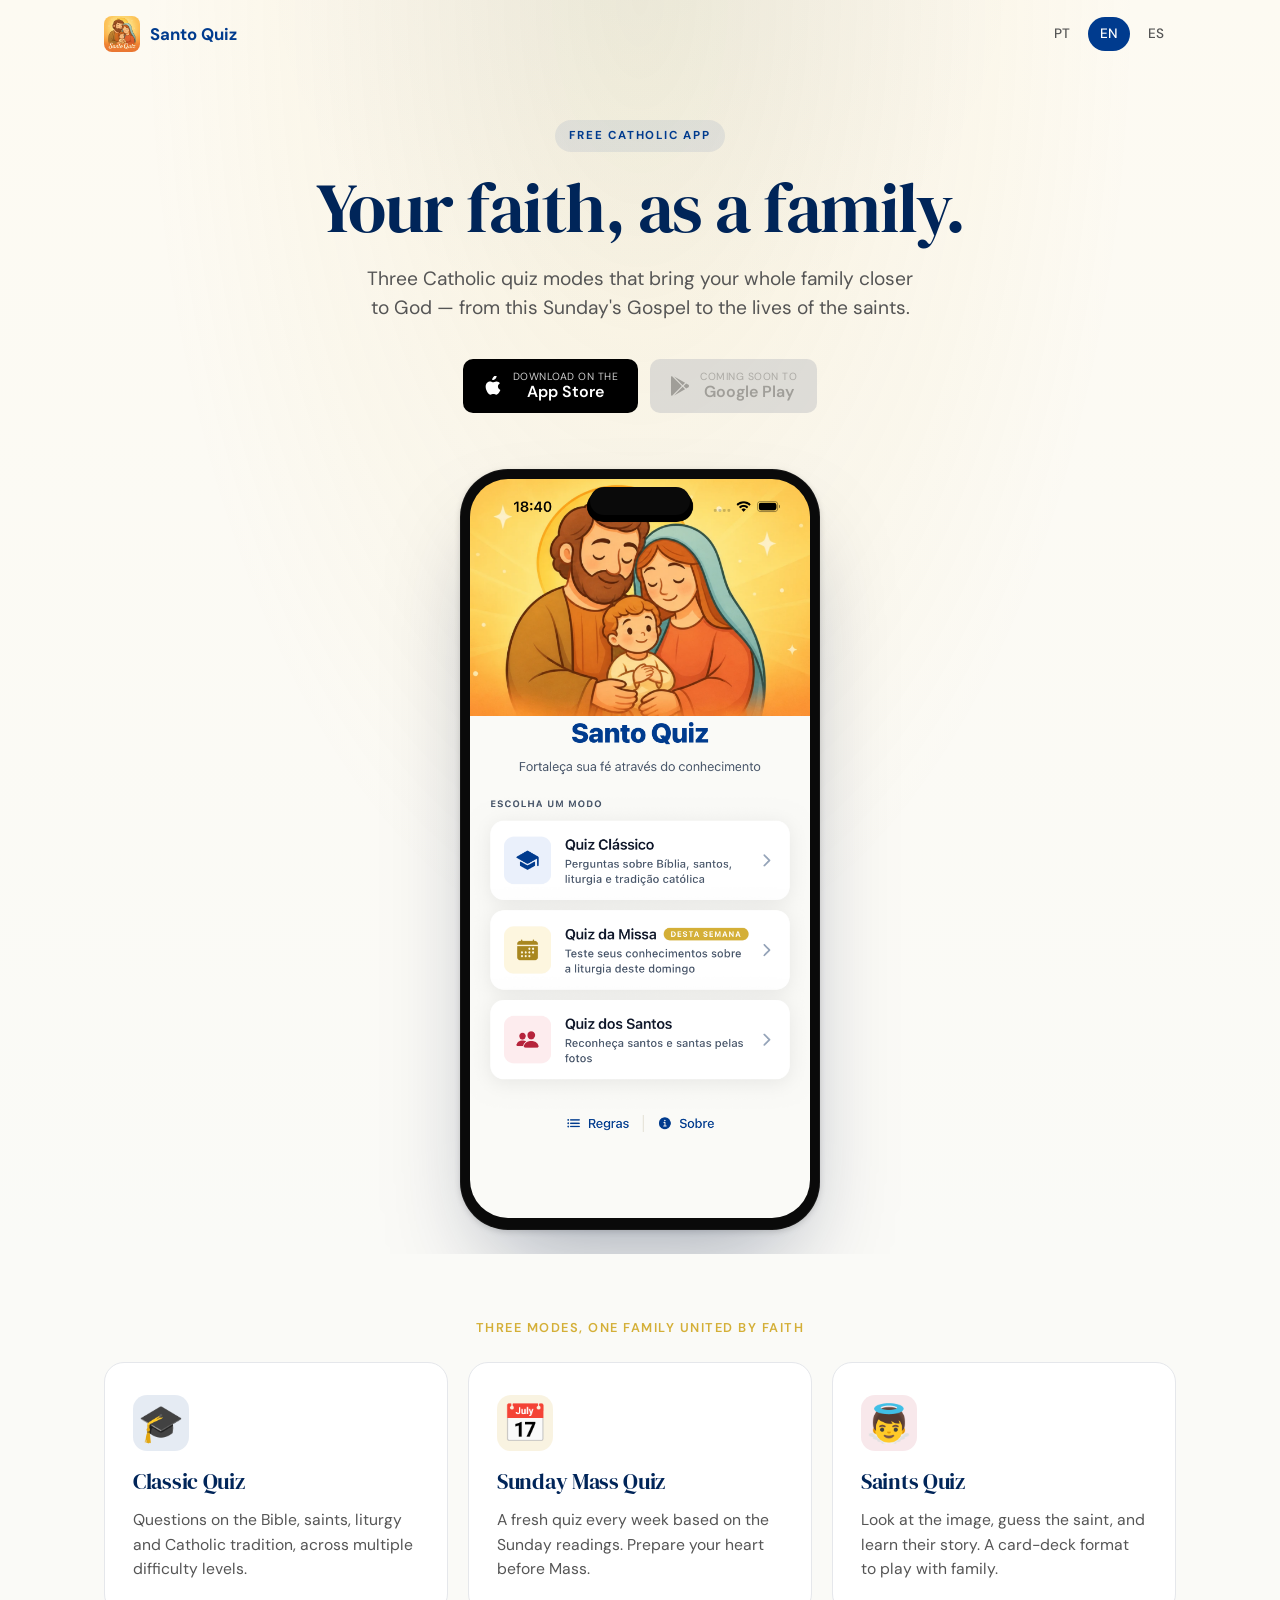
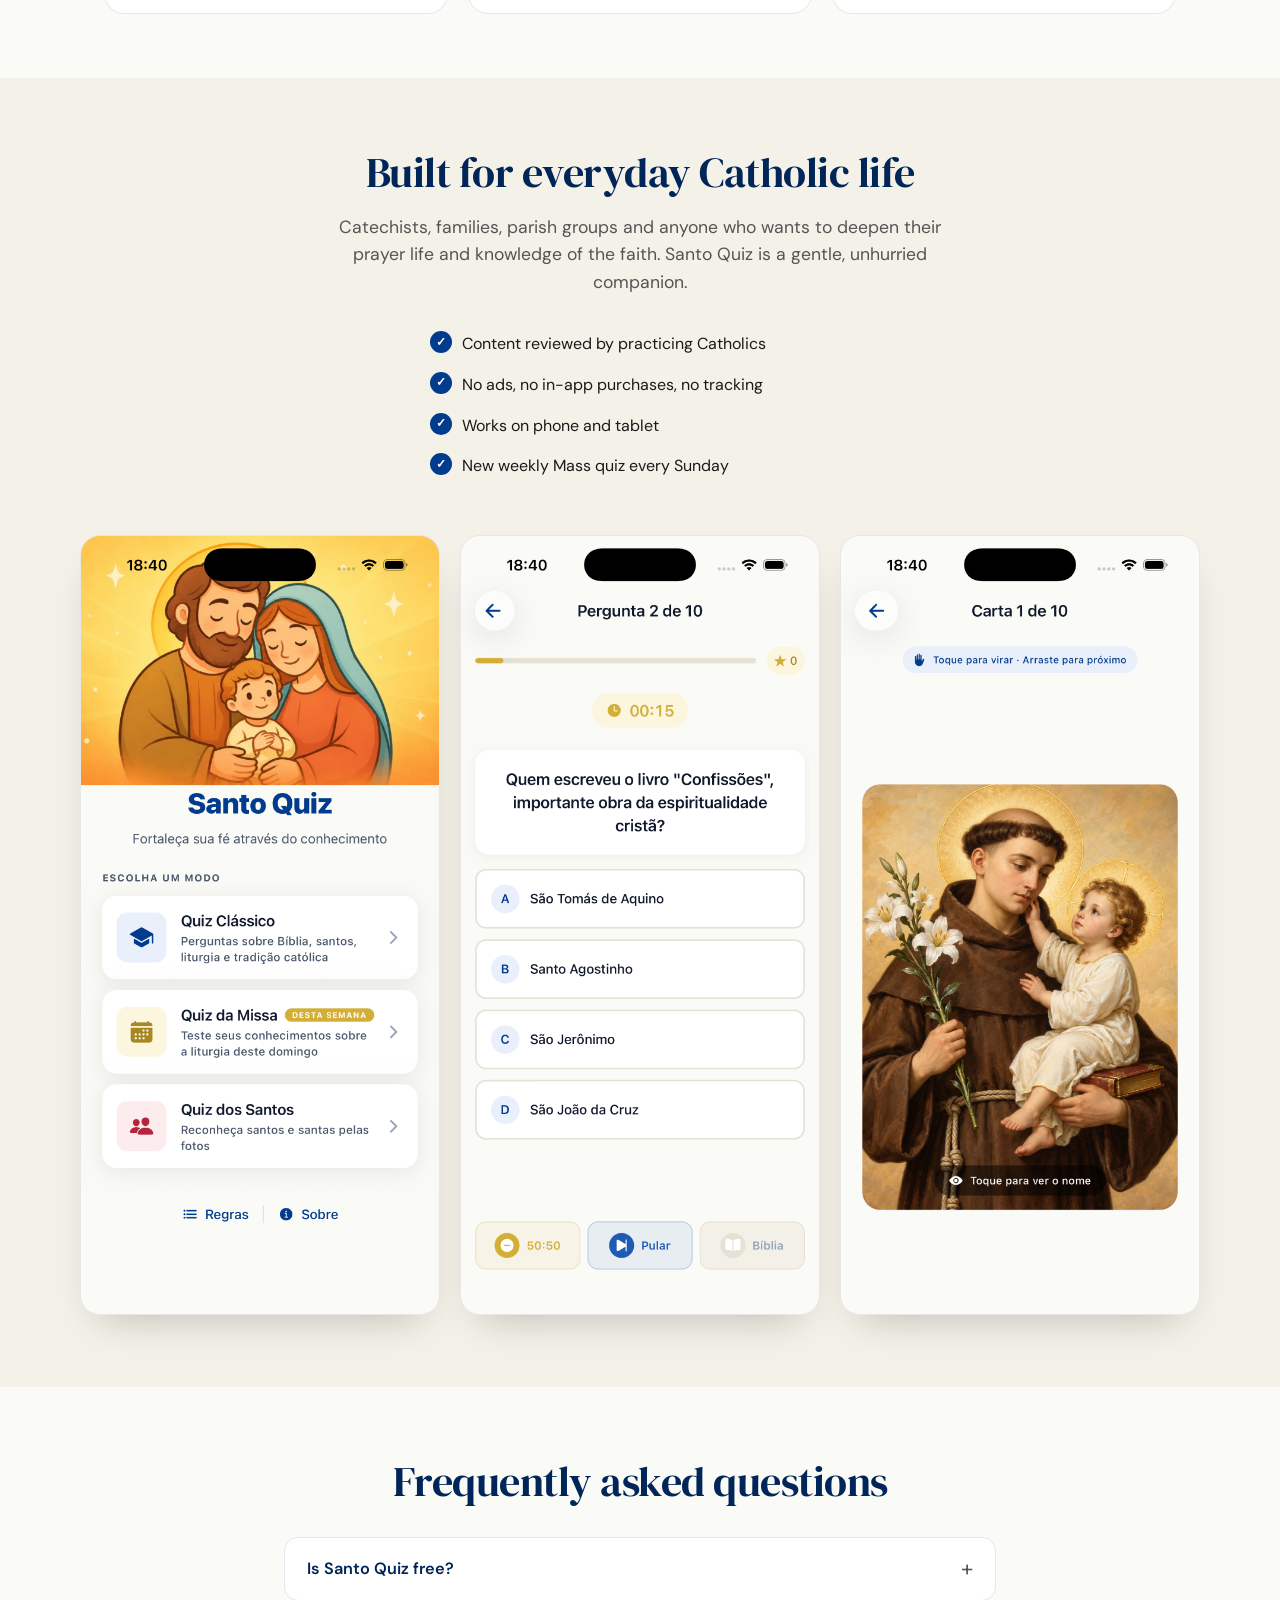
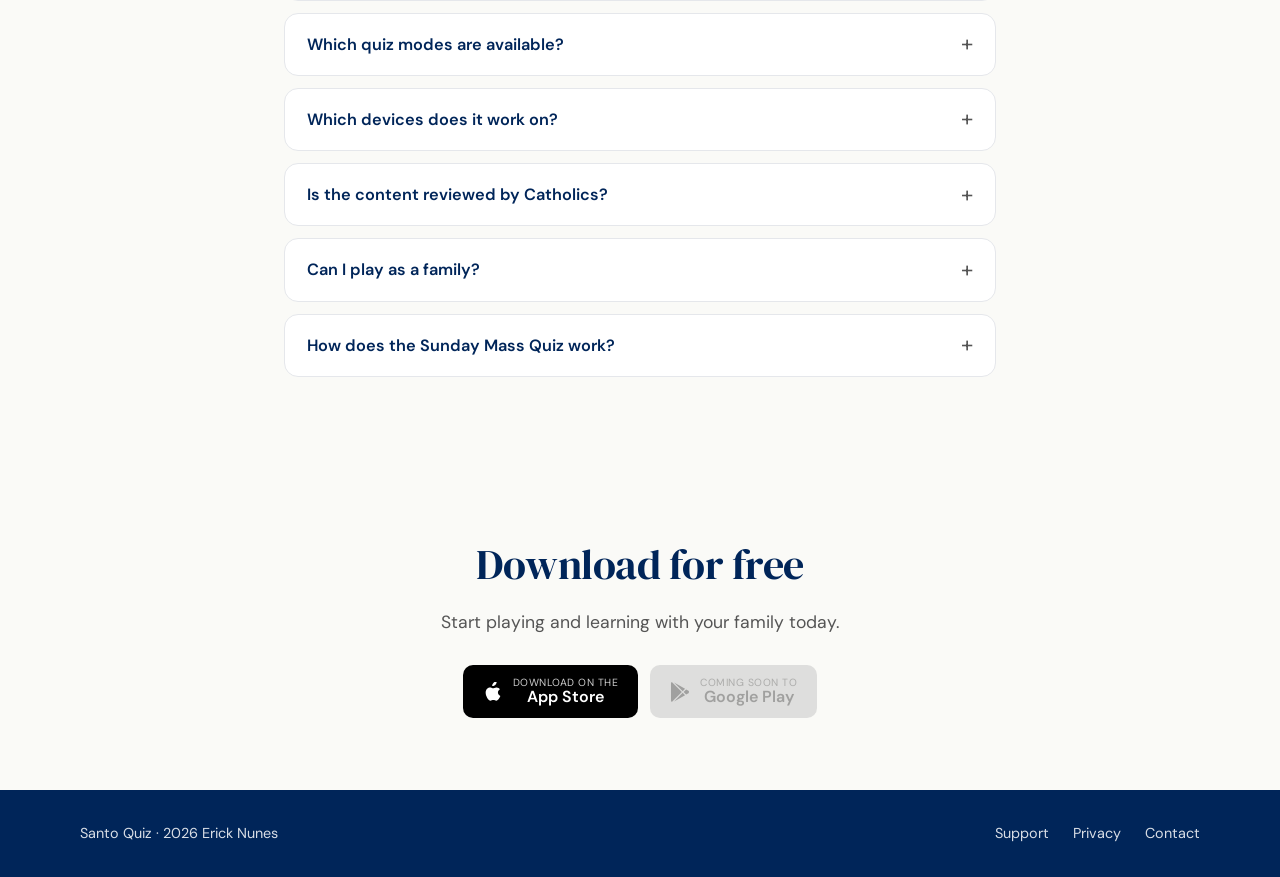
==== en/index.html @ 6bcc8728 "style(landing): elimina faixa branca do topo A nav flutuava sobre o bg do body (#fafaf7) enquanto o " ====
<!doctype html>
<html lang="en">
  <head>
    <meta charset="utf-8" />
    <meta name="viewport" content="width=device-width, initial-scale=1" />
    <meta name="robots" content="index,follow" />
    <meta name="theme-color" content="#003b8e" />
    <title>Santo Quiz · Free Catholic Quiz App for the whole family</title>
    <meta name="description" content="Free Catholic app with three quiz modes: Bible, Sunday Mass Quiz (Sunday readings) and Saints Quiz. No ads, no in-app purchases, for the whole family." />
    <meta name="keywords" content="catholic quiz, catholic app, bible quiz app, saints quiz, sunday mass quiz, free catholic app, catholic family game, sunday liturgy" />
    <meta name="author" content="Erick Nunes Carvalho" />

    <!-- Canonical + alternates -->
    <link rel="canonical" href="https://santoquiz.com/en/" />
    <link rel="alternate" hreflang="pt" href="https://santoquiz.com/pt/" />
    <link rel="alternate" hreflang="en" href="https://santoquiz.com/en/" />
    <link rel="alternate" hreflang="es" href="https://santoquiz.com/es/" />
    <link rel="alternate" hreflang="x-default" href="https://santoquiz.com/pt/" />

    <!-- Open Graph -->
    <meta property="og:site_name" content="Santo Quiz" />
    <meta property="og:title" content="Santo Quiz — A Catholic quiz for the whole family" />
    <meta property="og:description" content="Three Catholic quiz modes: Classic, Sunday Mass Quiz and Saints Quiz. Free, no ads." />
    <meta property="og:type" content="website" />
    <meta property="og:url" content="https://santoquiz.com/en/" />
    <meta property="og:locale" content="en_US" />
    <meta property="og:locale:alternate" content="pt_BR" />
    <meta property="og:locale:alternate" content="es_ES" />
    <meta property="og:image" content="https://santoquiz.com/img/hero.webp" />
    <meta property="og:image:width" content="2000" />
    <meta property="og:image:height" content="667" />
    <meta property="og:image:alt" content="Holy Family illustration — Santo Quiz" />

    <!-- Twitter Cards -->
    <meta name="twitter:card" content="summary_large_image" />
    <meta name="twitter:title" content="Santo Quiz — A Catholic quiz for the whole family" />
    <meta name="twitter:description" content="Three Catholic quiz modes: Classic, Sunday Mass Quiz and Saints Quiz. Free." />
    <meta name="twitter:image" content="https://santoquiz.com/img/hero.webp" />

    <!-- Ícones -->
    <link rel="icon" href="/img/icon.png" sizes="any" />
    <link rel="apple-touch-icon" href="/img/icon.png" />
    <link rel="stylesheet" href="/style.css?v=3" />

    <!-- Structured data: WebSite -->
    <script type="application/ld+json">
    {
      "@context": "https://schema.org",
      "@type": "WebSite",
      "name": "Santo Quiz",
      "url": "https://santoquiz.com/",
      "inLanguage": ["en-US", "pt-BR", "es-ES"],
      "description": "Free Catholic app with three quiz modes: Bible, Sunday Mass Quiz and Saints Quiz."
    }
    </script>

    <!-- Structured data: Organization -->
    <script type="application/ld+json">
    {
      "@context": "https://schema.org",
      "@type": "Organization",
      "name": "Santo Quiz",
      "url": "https://santoquiz.com/",
      "logo": "https://santoquiz.com/img/icon.png",
      "founder": {
        "@type": "Person",
        "name": "Erick Nunes Carvalho"
      },
      "email": "eu@ericknunes.dev",
      "sameAs": [
        "https://apps.apple.com/app/id6823418281",
        "https://buymeacoffee.com/ericknc"
      ]
    }
    </script>

    <!-- Structured data: SoftwareApplication -->
    <script type="application/ld+json">
    {
      "@context": "https://schema.org",
      "@type": "MobileApplication",
      "name": "Santo Quiz",
      "operatingSystem": "iOS",
      "applicationCategory": "EducationApplication",
      "applicationSubCategory": "Religion",
      "offers": {
        "@type": "Offer",
        "price": "0",
        "priceCurrency": "USD"
      },
      "description": "Catholic quiz app with three modes: Classic (Bible, saints, liturgy), Sunday Mass Quiz (Sunday readings) and Saints Quiz (image recognition).",
      "author": {
        "@type": "Person",
        "name": "Erick Nunes Carvalho"
      },
      "installUrl": "https://apps.apple.com/app/id6823418281",
      "image": "https://santoquiz.com/img/icon.png",
      "inLanguage": "en-US"
    }
    </script>

    <!-- Structured data: FAQ -->
    <script type="application/ld+json">
    {
      "@context": "https://schema.org",
      "@type": "FAQPage",
      "mainEntity": [
        {
          "@type": "Question",
          "name": "Is Santo Quiz free?",
          "acceptedAnswer": {
            "@type": "Answer",
            "text": "Yes, Santo Quiz is 100% free, with no ads, no in-app purchases and no tracking. It is maintained by the author and by voluntary donations."
          }
        },
        {
          "@type": "Question",
          "name": "Which quiz modes are available?",
          "acceptedAnswer": {
            "@type": "Answer",
            "text": "Three modes: Classic Quiz (questions on the Bible, saints, liturgy and Catholic tradition), Sunday Mass Quiz (questions tied to this Sunday's readings, updated weekly) and Saints Quiz (recognize saints from their image, in a card-deck format)."
          }
        },
        {
          "@type": "Question",
          "name": "Which devices does it work on?",
          "acceptedAnswer": {
            "@type": "Answer",
            "text": "Santo Quiz is currently available on iPhone and iPad via the App Store. The Android version on Google Play is coming soon."
          }
        },
        {
          "@type": "Question",
          "name": "Is the content reviewed by Catholics?",
          "acceptedAnswer": {
            "@type": "Answer",
            "text": "Yes, all content is written and reviewed by practicing Catholics, with sources in Scripture, the Catechism of the Catholic Church, the liturgy and Tradition."
          }
        },
        {
          "@type": "Question",
          "name": "Can I play as a family?",
          "acceptedAnswer": {
            "@type": "Answer",
            "text": "Yes, Santo Quiz is made to be played as a family — children, parents and grandparents. The Saints Quiz, with its card-deck image format, is especially good for playing in group."
          }
        },
        {
          "@type": "Question",
          "name": "How does the Sunday Mass Quiz work?",
          "acceptedAnswer": {
            "@type": "Answer",
            "text": "Every week a new quiz is published with questions based on the Sunday readings (first reading, psalm, second reading and Gospel). Perfect to prepare your heart before Mass or review it afterwards as a family."
          }
        }
      ]
    }
    </script>
  </head>
  <body>
    <nav class="nav">
      <a class="logo" href="/en">
        <img src="/img/icon.png" alt="Santo Quiz" width="36" height="36" />
        <span>Santo Quiz</span>
      </a>
      <div class="langs">
        <a href="/pt">PT</a>
        <a href="/en" class="active">EN</a>
        <a href="/es">ES</a>
      </div>
    </nav>

    <header class="hero">
      <div class="hero-content">
        <p class="eyebrow">Free Catholic App</p>
        <h1>Your faith, as a family.</h1>
        <p class="lead">
          Three Catholic quiz modes that bring your whole family closer to God — from this Sunday's Gospel to the lives of the saints.
        </p>
        <div class="cta-row">
          <a class="btn-store" href="https://apps.apple.com/app/id6823418281" target="_blank" rel="noopener">
            <svg viewBox="0 0 384 512" width="20" height="20" fill="currentColor" aria-hidden="true"><path d="M318.7 268.7c-.2-36.7 16.4-64.4 50-84.8-18.8-26.9-47.2-41.7-84.7-44.6-35.5-2.8-74.3 20.7-88.5 20.7-15 0-49.4-19.7-76.4-19.7C63.3 141.2 4 184.8 4 273.5q0 39.3 14.4 81.2c12.8 36.7 59 126.7 107.2 125.2 25.2-.6 43-17.9 75.8-17.9 31.8 0 48.3 17.9 76.4 17.9 48.6-.7 90.4-82.5 102.6-119.3-65.2-30.7-61.7-90-61.7-91.9zM256 68.9c33.6-39.9 30.6-76.3 29.6-89.4-29.7 1.7-64 20.2-83.6 43C181.5 43.9 168.7 76 171 103.3c32.1 2.5 61.4-13.9 85-34.4z"/></svg>
            <span><small>Download on the</small>App Store</span>
          </a>
          <div class="btn-store disabled" aria-disabled="true">
            <svg viewBox="0 0 512 512" width="20" height="20" fill="currentColor" aria-hidden="true"><path d="M325.3 234.3L104.6 13l280.8 161.2-60.1 60.1zM47 0C34 6.8 25.3 19.2 25.3 35.3v441.3c0 16.1 8.7 28.5 21.7 35.3l256.6-256L47 0zm425.2 225.6l-58.9-34.1-65.7 64.5 65.7 64.5 60.1-34.1c18-14.3 18-46.5-1.2-60.8zM104.6 499l280.8-161.2-60.1-60.1L104.6 499z"/></svg>
            <span><small>Coming soon to</small>Google Play</span>
          </div>
        </div>
        <div class="phone">
          <img src="/img/shot-home.png" alt="Santo Quiz home screen showing the three Catholic quiz modes" />
        </div>
      </div>
    </header>

    <section class="features">
      <p class="section-label">Three modes, one family united by faith</p>
      <div class="cards">
        <article class="card card-primary">
          <div class="card-icon">🎓</div>
          <h3>Classic Quiz</h3>
          <p>Questions on the Bible, saints, liturgy and Catholic tradition, across multiple difficulty levels.</p>
        </article>
        <article class="card card-gold">
          <div class="card-icon">📅</div>
          <h3>Sunday Mass Quiz</h3>
          <p>A fresh quiz every week based on the Sunday readings. Prepare your heart before Mass.</p>
        </article>
        <article class="card card-accent">
          <div class="card-icon">👼</div>
          <h3>Saints Quiz</h3>
          <p>Look at the image, guess the saint, and learn their story. A card-deck format to play with family.</p>
        </article>
      </div>
    </section>

    <section class="showcase">
      <div class="showcase-text">
        <h2>Built for everyday Catholic life</h2>
        <p>
          Catechists, families, parish groups and anyone who wants to deepen their prayer life and knowledge of the faith. Santo Quiz is a gentle, unhurried companion.
        </p>
        <ul class="checklist">
          <li>Content reviewed by practicing Catholics</li>
          <li>No ads, no in-app purchases, no tracking</li>
          <li>Works on phone and tablet</li>
          <li>New weekly Mass quiz every Sunday</li>
        </ul>
      </div>
      <div class="showcase-shots">
        <img src="/img/shot-home.png" alt="Santo Quiz home screen with Classic, Sunday Mass and Saints quiz modes" />
        <img src="/img/shot-quiz.png" alt="Santo Quiz question screen with multiple-choice Catholic answers" />
        <img src="/img/shot-santos.png" alt="Saints Quiz showing a Catholic saint's photo for recognition" />
      </div>
    </section>

    <section class="faq">
      <h2>Frequently asked questions</h2>
      <details>
        <summary>Is Santo Quiz free?</summary>
        <p>Yes, Santo Quiz is 100% free, with no ads, no in-app purchases and no tracking. It is maintained by the author and by voluntary donations.</p>
      </details>
      <details>
        <summary>Which quiz modes are available?</summary>
        <p>Three modes: <strong>Classic Quiz</strong> (questions on the Bible, saints, liturgy and Catholic tradition), <strong>Sunday Mass Quiz</strong> (questions tied to this Sunday's readings, updated weekly) and <strong>Saints Quiz</strong> (recognize saints from their image, in a card-deck format).</p>
      </details>
      <details>
        <summary>Which devices does it work on?</summary>
        <p>Santo Quiz is currently available on iPhone and iPad via the App Store. The Android version on Google Play is coming soon.</p>
      </details>
      <details>
        <summary>Is the content reviewed by Catholics?</summary>
        <p>Yes, all content is written and reviewed by practicing Catholics, with sources in Scripture, the Catechism of the Catholic Church, the liturgy and Tradition.</p>
      </details>
      <details>
        <summary>Can I play as a family?</summary>
        <p>Yes, Santo Quiz is made to be played as a family — children, parents and grandparents. The Saints Quiz, with its card-deck image format, is especially good for playing in group.</p>
      </details>
      <details>
        <summary>How does the Sunday Mass Quiz work?</summary>
        <p>Every week a new quiz is published with questions based on the Sunday readings (first reading, psalm, second reading and Gospel). Perfect to prepare your heart before Mass or review it afterwards as a family.</p>
      </details>
    </section>

    <section class="cta-final">
      <h2>Download for free</h2>
      <p>Start playing and learning with your family today.</p>
      <div class="cta-row">
        <a class="btn-store" href="https://apps.apple.com/app/id6823418281" target="_blank" rel="noopener">
          <svg viewBox="0 0 384 512" width="20" height="20" fill="currentColor" aria-hidden="true"><path d="M318.7 268.7c-.2-36.7 16.4-64.4 50-84.8-18.8-26.9-47.2-41.7-84.7-44.6-35.5-2.8-74.3 20.7-88.5 20.7-15 0-49.4-19.7-76.4-19.7C63.3 141.2 4 184.8 4 273.5q0 39.3 14.4 81.2c12.8 36.7 59 126.7 107.2 125.2 25.2-.6 43-17.9 75.8-17.9 31.8 0 48.3 17.9 76.4 17.9 48.6-.7 90.4-82.5 102.6-119.3-65.2-30.7-61.7-90-61.7-91.9zM256 68.9c33.6-39.9 30.6-76.3 29.6-89.4-29.7 1.7-64 20.2-83.6 43C181.5 43.9 168.7 76 171 103.3c32.1 2.5 61.4-13.9 85-34.4z"/></svg>
          <span><small>Download on the</small>App Store</span>
        </a>
        <div class="btn-store disabled" aria-disabled="true">
          <svg viewBox="0 0 512 512" width="20" height="20" fill="currentColor" aria-hidden="true"><path d="M325.3 234.3L104.6 13l280.8 161.2-60.1 60.1zM47 0C34 6.8 25.3 19.2 25.3 35.3v441.3c0 16.1 8.7 28.5 21.7 35.3l256.6-256L47 0zm425.2 225.6l-58.9-34.1-65.7 64.5 65.7 64.5 60.1-34.1c18-14.3 18-46.5-1.2-60.8zM104.6 499l280.8-161.2-60.1-60.1L104.6 499z"/></svg>
          <span><small>Coming soon to</small>Google Play</span>
        </div>
      </div>
    </section>

    <footer class="footer">
      <div class="footer-inner">
        <p class="brand">Santo Quiz · 2026 Erick Nunes</p>
        <nav>
          <a href="https://santoquiz.ericknunes.dev/support">Support</a>
          <a href="https://santoquiz.ericknunes.dev/privacy">Privacy</a>
          <a href="mailto:eu@ericknunes.dev">Contact</a>
        </nav>
      </div>
    </footer>

    <script src="/bmc.js?v=2" defer></script>
  </body>
</html>
---- style.css ----
@import url('https://fonts.googleapis.com/css2?family=DM+Sans:wght@400;500;600;700&family=DM+Serif+Display&display=swap');

:root {
  color-scheme: light;
  --primary: #003b8e;
  --primary-dark: #002559;
  --accent: #d4af37;
  --red: #b6243c;
  --bg: #fafaf7;
  --bg-soft: #f4f1e8;
  --fg: #1a1a1a;
  --muted: #555;
  --border: #e5e7eb;
  --hero-orange: #f4b860;
  --font-sans: "DM Sans", -apple-system, BlinkMacSystemFont, "Segoe UI", Roboto, "Helvetica Neue", Arial, sans-serif;
  --font-serif: "DM Serif Display", "Iowan Old Style", Georgia, "Times New Roman", serif;
}
* { box-sizing: border-box; }
html, body { margin: 0; padding: 0; }
body {
  font-family: var(--font-sans);
  line-height: 1.55;
  color: var(--fg);
  background: var(--bg);
  -webkit-font-smoothing: antialiased;
  -moz-osx-font-smoothing: grayscale;
  text-rendering: optimizeLegibility;
}
a { color: var(--primary); text-decoration: none; }
a:hover { text-decoration: underline; }
img { display: block; max-width: 100%; }

.nav {
  display: flex;
  align-items: center;
  justify-content: space-between;
  padding: 16px 24px;
  max-width: 1120px;
  margin: 0 auto;
  position: relative;
  z-index: 10;
  background: transparent;
}
.logo {
  display: flex;
  align-items: center;
  gap: 10px;
  font-weight: 700;
  font-size: 1.05rem;
  color: var(--primary);
}
.logo img { border-radius: 8px; }
.langs { display: flex; gap: 6px; }
.langs a {
  padding: 6px 12px;
  border-radius: 999px;
  font-size: 0.85rem;
  font-weight: 500;
  color: var(--muted);
}
.langs a.active {
  background: var(--primary);
  color: #fff;
}

.hero {
  position: relative;
  text-align: center;
  padding: 120px 24px 24px;
  margin-top: -68px;
  overflow: hidden;
  isolation: isolate;
  background:
    radial-gradient(ellipse at top, rgba(212, 175, 55, 0.12) 0%, transparent 55%),
    linear-gradient(180deg, #fdfaf2 0%, var(--bg) 100%);
}
.hero::before {
  content: "";
  position: absolute;
  top: -40%;
  left: 50%;
  width: 900px;
  height: 900px;
  transform: translateX(-50%);
  background: radial-gradient(circle, rgba(0, 59, 142, 0.06) 0%, transparent 60%);
  z-index: -1;
  pointer-events: none;
}
.hero-content {
  max-width: 720px;
  margin: 0 auto;
}
.hero-content .eyebrow {
  display: inline-block;
  font-size: 0.72rem;
  font-weight: 700;
  letter-spacing: 1.8px;
  color: var(--primary);
  text-transform: uppercase;
  margin: 0 0 20px;
  padding: 7px 14px;
  background: rgba(0, 59, 142, 0.08);
  border-radius: 999px;
}
.hero-content h1 {
  font-family: var(--font-serif);
  font-size: clamp(2.5rem, 5.6vw, 4.4rem);
  line-height: 1.02;
  margin: 0 0 20px;
  color: var(--primary-dark);
  letter-spacing: -1.5px;
  font-weight: 400;
}
.hero-content .lead {
  font-size: clamp(1.05rem, 1.5vw, 1.25rem);
  color: var(--muted);
  margin: 0 auto 36px;
  max-width: 560px;
  line-height: 1.55;
}
.hero .cta-row { justify-content: center; margin-bottom: 56px; }

/* Mockup iPhone */
.phone {
  position: relative;
  width: 320px;
  margin: 0 auto;
  padding: 10px 10px 12px;
  background: #0a0a0a;
  border-radius: 48px;
  box-shadow:
    0 50px 100px -30px rgba(0, 20, 60, 0.35),
    0 0 0 1px rgba(255, 255, 255, 0.05) inset,
    0 2px 6px rgba(0, 0, 0, 0.15);
}
.phone::before {
  content: "";
  position: absolute;
  top: 18px;
  left: 50%;
  transform: translateX(-50%);
  width: 100px;
  height: 28px;
  background: #0a0a0a;
  border-radius: 999px;
  z-index: 2;
}
.phone img {
  display: block;
  width: 100%;
  border-radius: 38px;
  background: #fff;
}
@media (min-width: 640px) {
  .phone { width: 360px; }
}

.cta-row { display: flex; gap: 12px; flex-wrap: wrap; }
.btn-store {
  display: inline-flex;
  align-items: center;
  gap: 10px;
  padding: 12px 20px;
  background: #000;
  color: #fff;
  border-radius: 10px;
  text-decoration: none;
  font-weight: 500;
  transition: transform 0.15s ease, opacity 0.15s ease;
}
.btn-store:hover { transform: translateY(-1px); text-decoration: none; }
.btn-store small {
  display: block;
  font-size: 0.65rem;
  opacity: 0.8;
  font-weight: 400;
  letter-spacing: 0.5px;
  text-transform: uppercase;
  line-height: 1.1;
}
.btn-store span { font-size: 1rem; font-weight: 600; line-height: 1.15; }
.btn-store.disabled {
  background: #ccc;
  color: #666;
  cursor: not-allowed;
  pointer-events: none;
  opacity: 0.6;
}

.section-label {
  text-align: center;
  font-size: 0.8rem;
  font-weight: 600;
  letter-spacing: 1.5px;
  text-transform: uppercase;
  color: var(--accent);
  margin: 0 0 24px;
}

.features {
  max-width: 1120px;
  margin: 0 auto;
  padding: 64px 24px;
}
.cards {
  display: grid;
  grid-template-columns: repeat(auto-fit, minmax(260px, 1fr));
  gap: 20px;
}
.card {
  background: #fff;
  border: 1px solid var(--border);
  border-radius: 20px;
  padding: 32px 28px;
  transition: transform 0.15s ease, box-shadow 0.15s ease;
}
.card:hover {
  transform: translateY(-4px);
  box-shadow: 0 20px 40px -20px rgba(0,0,0,0.15);
}
.card-icon {
  font-size: 2.3rem;
  margin-bottom: 14px;
  width: 56px;
  height: 56px;
  display: flex;
  align-items: center;
  justify-content: center;
  border-radius: 14px;
}
.card-primary .card-icon { background: rgba(0,59,142,0.1); }
.card-gold    .card-icon { background: rgba(212,175,55,0.15); }
.card-accent  .card-icon { background: rgba(182,36,60,0.1); }
.card h3 {
  font-family: var(--font-serif);
  margin: 0 0 10px;
  font-size: 1.35rem;
  color: var(--primary-dark);
  font-weight: 400;
  letter-spacing: -0.3px;
}
.card p {
  margin: 0;
  color: var(--muted);
  font-size: 0.98rem;
}

.showcase {
  background: var(--bg-soft);
  padding: 72px 24px;
}
.showcase-text, .showcase-shots {
  max-width: 1120px;
  margin: 0 auto;
}
.showcase-text { text-align: center; margin-bottom: 48px; }
.showcase-text h2 {
  font-family: var(--font-serif);
  color: var(--primary-dark);
  font-size: clamp(1.9rem, 3.8vw, 2.6rem);
  margin: 0 0 18px;
  letter-spacing: -0.5px;
  font-weight: 400;
  line-height: 1.1;
}
.showcase-text p {
  color: var(--muted);
  font-size: 1.1rem;
  max-width: 640px;
  margin: 0 auto 28px;
}
.checklist {
  list-style: none;
  padding: 0;
  margin: 0 auto;
  max-width: 420px;
  text-align: left;
}
.checklist li {
  padding: 8px 0 8px 32px;
  position: relative;
  color: var(--fg);
}
.checklist li::before {
  content: "✓";
  position: absolute;
  left: 0;
  top: 7px;
  width: 22px;
  height: 22px;
  background: var(--primary);
  color: #fff;
  border-radius: 50%;
  display: flex;
  align-items: center;
  justify-content: center;
  font-size: 0.75rem;
  font-weight: 700;
}
.showcase-shots {
  display: grid;
  grid-template-columns: repeat(auto-fit, minmax(220px, 1fr));
  gap: 20px;
}
.showcase-shots img {
  width: 100%;
  border-radius: 20px;
  box-shadow: 0 20px 40px -20px rgba(0,0,0,0.25);
  border: 1px solid var(--border);
}

/* FAQ */
.faq {
  max-width: 760px;
  margin: 0 auto;
  padding: 72px 24px;
}
.faq h2 {
  font-family: var(--font-serif);
  color: var(--primary-dark);
  font-size: clamp(1.9rem, 3.8vw, 2.6rem);
  margin: 0 0 32px;
  text-align: center;
  letter-spacing: -0.5px;
  font-weight: 400;
  line-height: 1.1;
}
.faq details {
  background: #fff;
  border: 1px solid var(--border);
  border-radius: 14px;
  padding: 18px 22px;
  margin-bottom: 12px;
  transition: border-color 0.15s ease;
}
.faq details[open] { border-color: var(--primary); }
.faq summary {
  cursor: pointer;
  list-style: none;
  font-weight: 600;
  color: var(--primary-dark);
  font-size: 1.02rem;
  display: flex;
  align-items: center;
  justify-content: space-between;
  gap: 12px;
}
.faq summary::-webkit-details-marker { display: none; }
.faq summary::after {
  content: "+";
  font-size: 1.4rem;
  color: var(--muted);
  font-weight: 400;
  transition: transform 0.2s ease;
  line-height: 1;
}
.faq details[open] summary::after { content: "−"; }
.faq details p {
  margin: 14px 0 0;
  color: var(--muted);
  line-height: 1.6;
}

.cta-final {
  padding: 72px 24px;
  text-align: center;
}
.cta-final h2 {
  font-family: var(--font-serif);
  color: var(--primary-dark);
  font-size: clamp(2rem, 3.8vw, 2.6rem);
  margin: 0 0 12px;
  font-weight: 400;
  letter-spacing: -0.5px;
}
.cta-final p {
  color: var(--muted);
  font-size: 1.1rem;
  margin: 0 0 28px;
}
.cta-final .cta-row { justify-content: center; }

.footer {
  background: var(--primary-dark);
  color: #fff;
  padding: 32px 24px;
}
.footer-inner {
  max-width: 1120px;
  margin: 0 auto;
  display: flex;
  justify-content: space-between;
  align-items: center;
  flex-wrap: wrap;
  gap: 16px;
}
.footer .brand { margin: 0; opacity: 0.85; font-size: 0.9rem; }
.footer nav { display: flex; gap: 24px; }
.footer nav a {
  color: #fff;
  opacity: 0.85;
  font-size: 0.9rem;
}
.footer nav a:hover { opacity: 1; }

@media (max-width: 760px) {
  .hero {
    min-height: 62vh;
    padding: 72px 20px 88px;
  }
  .features, .showcase, .cta-final { padding: 48px 20px; }
}

/* ============================================================
   Widget Pix — "Me pague um café"
   ============================================================ */
.coffee-fab {
  position: fixed;
  left: 20px;
  bottom: 20px;
  z-index: 60;
  display: inline-flex;
  align-items: center;
  gap: 9px;
  padding: 10px 18px 10px 14px;
  background: #fff;
  color: var(--primary-dark);
  text-decoration: none;
  border: 1px solid rgba(0, 0, 0, 0.06);
  border-radius: 999px;
  font-family: var(--font-sans);
  font-weight: 600;
  font-size: 0.88rem;
  letter-spacing: -0.1px;
  cursor: pointer;
  box-shadow:
    0 10px 24px -8px rgba(15, 25, 60, 0.18),
    0 2px 6px rgba(0, 0, 0, 0.05);
  transform: translateY(16px);
  opacity: 0;
  pointer-events: none;
  transition:
    transform 0.25s ease,
    opacity 0.2s ease,
    box-shadow 0.2s ease,
    border-color 0.2s ease;
}
.coffee-fab.visible {
  transform: translateY(0);
  opacity: 1;
  pointer-events: auto;
}
.coffee-fab:hover {
  transform: translateY(-1px);
  text-decoration: none;
  box-shadow:
    0 14px 30px -8px rgba(15, 25, 60, 0.22),
    0 3px 8px rgba(0, 0, 0, 0.06);
  border-color: rgba(0, 0, 0, 0.1);
}
.coffee-fab:active {
  transform: translateY(0);
  box-shadow:
    0 6px 14px -6px rgba(15, 25, 60, 0.18),
    0 1px 3px rgba(0, 0, 0, 0.05);
}
.coffee-fab .fab-icon {
  width: 20px;
  height: 20px;
  display: inline-flex;
  align-items: center;
  justify-content: center;
  color: var(--primary);
}
.coffee-fab .fab-icon svg {
  width: 100%;
  height: 100%;
  display: block;
}
/* Mobile: só ícone */
@media (max-width: 480px) {
  .coffee-fab {
    padding: 0;
    width: 48px;
    height: 48px;
    justify-content: center;
    gap: 0;
  }
  .coffee-fab .fab-label { display: none; }
}

.coffee-backdrop {
  position: fixed;
  inset: 0;
  background: rgba(0, 20, 60, 0.55);
  backdrop-filter: blur(4px);
  z-index: 70;
  opacity: 0;
  pointer-events: none;
  transition: opacity 0.2s ease;
}
.coffee-backdrop.open {
  opacity: 1;
  pointer-events: auto;
}

.coffee-modal {
  position: fixed;
  z-index: 80;
  left: 20px;
  bottom: 20px;
  width: min(380px, calc(100vw - 32px));
  max-height: calc(100vh - 32px);
  overflow-y: auto;
  background: #fff;
  border-radius: 20px;
  box-shadow: 0 30px 80px -20px rgba(0, 20, 60, 0.4);
  padding: 24px;
  transform: translateY(20px) scale(0.98);
  opacity: 0;
  pointer-events: none;
  transition: transform 0.22s ease, opacity 0.22s ease;
}
.coffee-modal.open {
  transform: translateY(0) scale(1);
  opacity: 1;
  pointer-events: auto;
}
@media (max-width: 480px) {
  .coffee-modal {
    right: 16px;
    left: 16px;
    bottom: 16px;
    width: auto;
  }
}
.coffee-close {
  position: absolute;
  top: 12px;
  right: 12px;
  width: 32px;
  height: 32px;
  border: none;
  background: transparent;
  color: var(--muted);
  font-size: 1.3rem;
  line-height: 1;
  cursor: pointer;
  border-radius: 8px;
}
.coffee-close:hover { background: var(--bg-soft); color: var(--fg); }

.coffee-modal h3 {
  font-family: var(--font-serif);
  font-size: 1.4rem;
  color: var(--primary-dark);
  margin: 0 0 6px;
  font-weight: 400;
  letter-spacing: -0.3px;
  padding-right: 32px;
}
.coffee-modal .sub {
  color: var(--muted);
  font-size: 0.9rem;
  margin: 0 0 18px;
}

.coffee-chips {
  display: grid;
  grid-template-columns: repeat(3, 1fr);
  gap: 8px;
  margin-bottom: 14px;
}
.coffee-chip {
  padding: 12px 8px;
  background: var(--bg-soft);
  border: 1.5px solid transparent;
  border-radius: 12px;
  font-family: var(--font-sans);
  font-weight: 600;
  font-size: 0.95rem;
  color: var(--fg);
  cursor: pointer;
  transition: border-color 0.12s ease, background 0.12s ease;
}
.coffee-chip:hover { background: #eee9d6; }
.coffee-chip.active {
  border-color: var(--primary);
  background: rgba(0, 59, 142, 0.08);
  color: var(--primary-dark);
}

.coffee-custom {
  display: none;
  margin-bottom: 14px;
}
.coffee-custom.visible { display: block; }
.coffee-custom-wrap {
  display: flex;
  align-items: center;
  gap: 8px;
  background: var(--bg-soft);
  border: 1.5px solid var(--border);
  border-radius: 12px;
  padding: 0 14px;
}
.coffee-custom-wrap:focus-within { border-color: var(--primary); background: #fff; }
.coffee-custom-wrap span { color: var(--muted); font-weight: 600; }
.coffee-custom-wrap input {
  flex: 1;
  border: none;
  background: transparent;
  padding: 12px 0;
  font-family: var(--font-sans);
  font-size: 1rem;
  outline: none;
  color: var(--fg);
}

.coffee-qr {
  display: none;
  text-align: center;
  padding: 16px 0 4px;
  border-top: 1px solid var(--border);
  margin-top: 6px;
}
.coffee-qr.visible { display: block; }
.coffee-qr .qr-box {
  display: inline-block;
  padding: 12px;
  background: #fff;
  border: 1px solid var(--border);
  border-radius: 12px;
  margin: 0 auto 12px;
}
.coffee-qr .qr-box img,
.coffee-qr .qr-box svg {
  display: block;
  width: 200px;
  height: 200px;
}
.coffee-qr p {
  margin: 0 0 10px;
  font-size: 0.85rem;
  color: var(--muted);
}
.coffee-copy {
  display: inline-flex;
  align-items: center;
  gap: 8px;
  padding: 10px 18px;
  background: var(--primary);
  color: #fff;
  border: none;
  border-radius: 10px;
  font-family: var(--font-sans);
  font-weight: 600;
  font-size: 0.9rem;
  cursor: pointer;
  transition: background 0.15s ease;
}
.coffee-copy:hover { background: var(--primary-dark); }
.coffee-copy.copied { background: #1d8c4a; }

.coffee-hint {
  font-size: 0.78rem;
  color: var(--muted);
  text-align: center;
  margin: 10px 0 0;
}
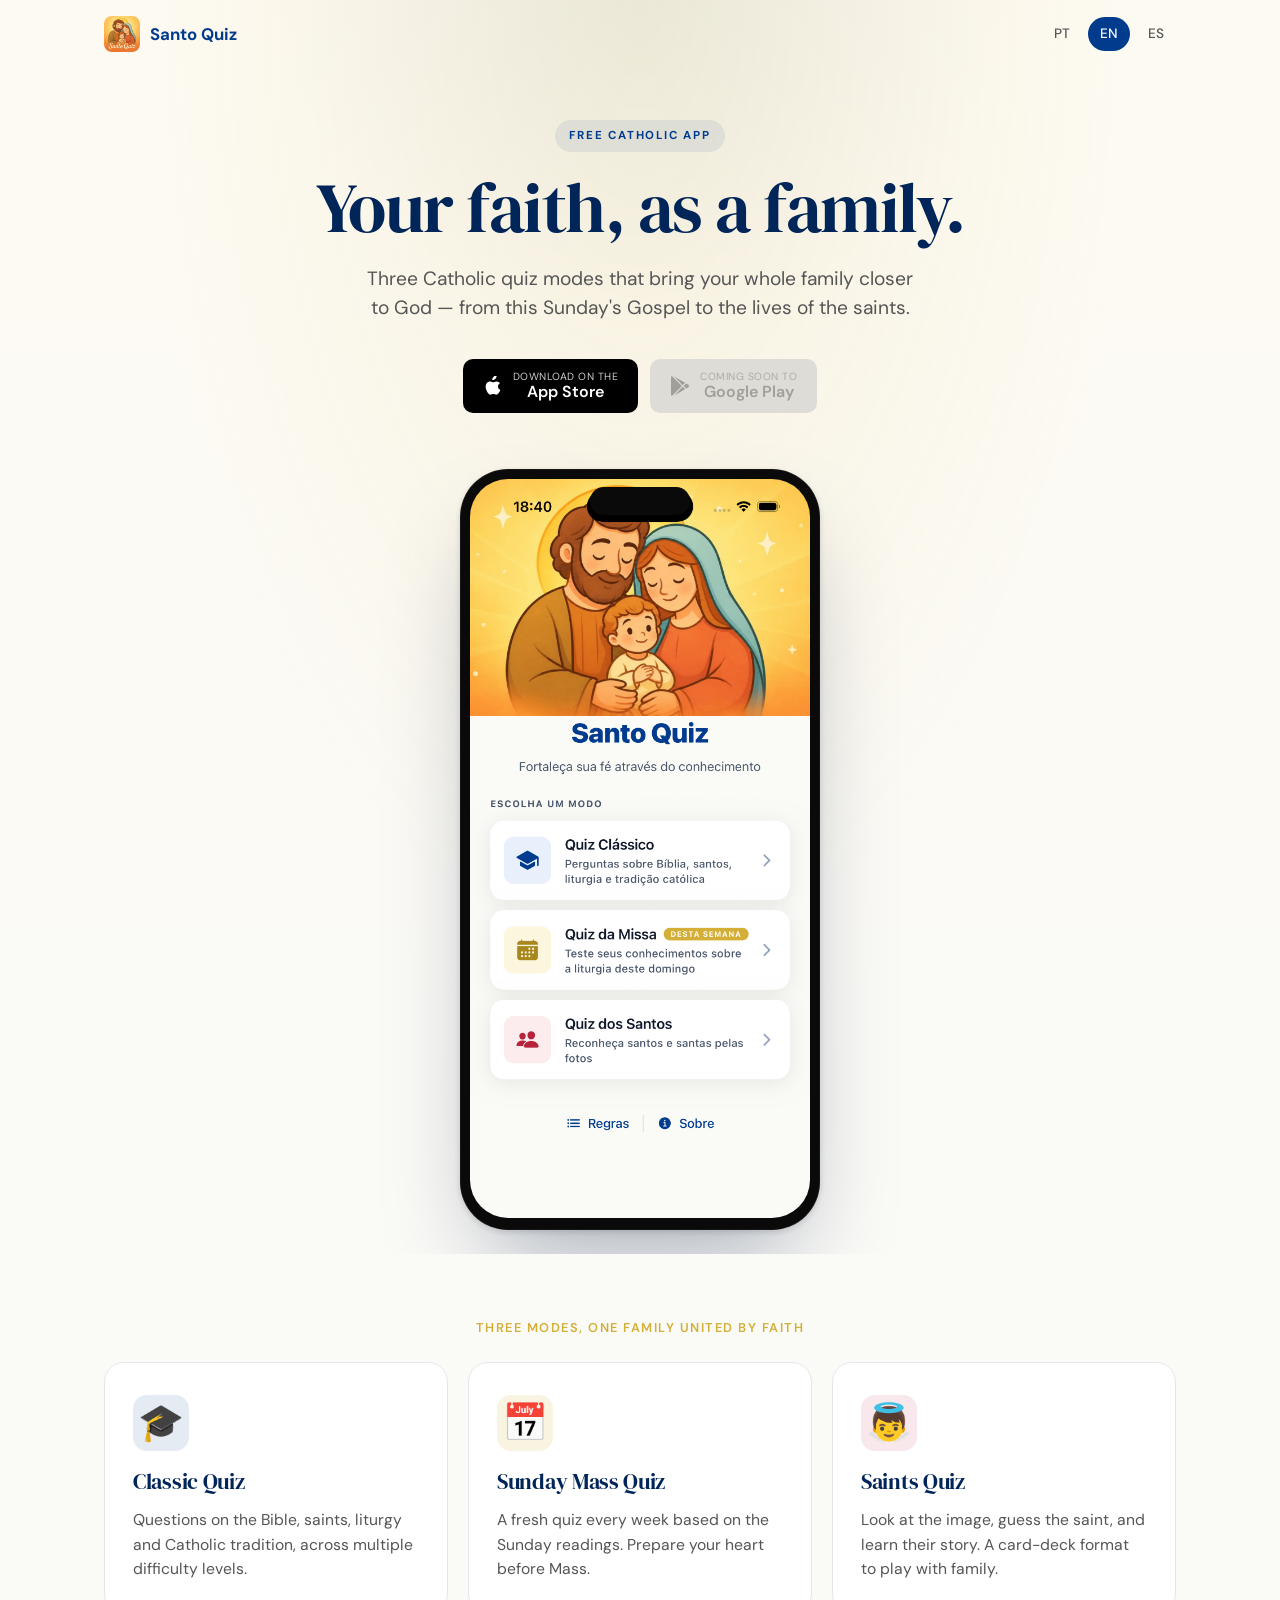
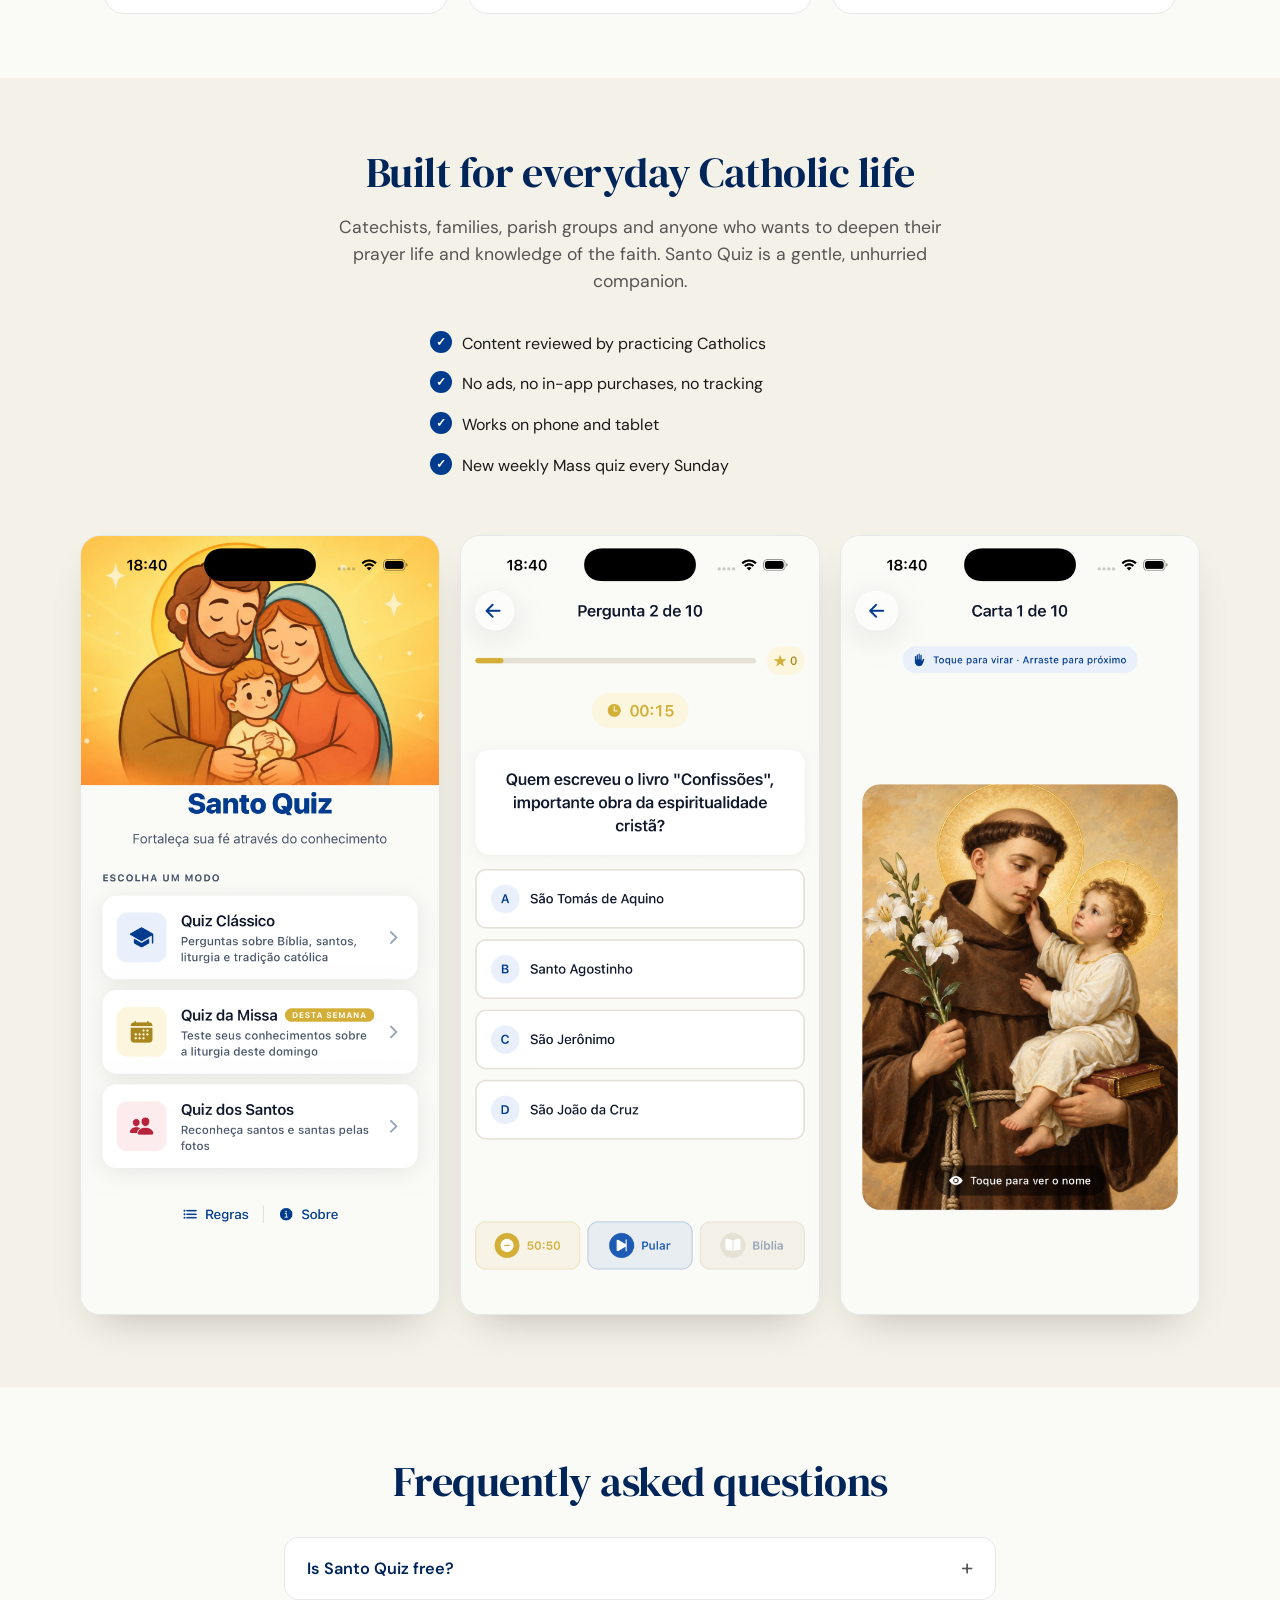
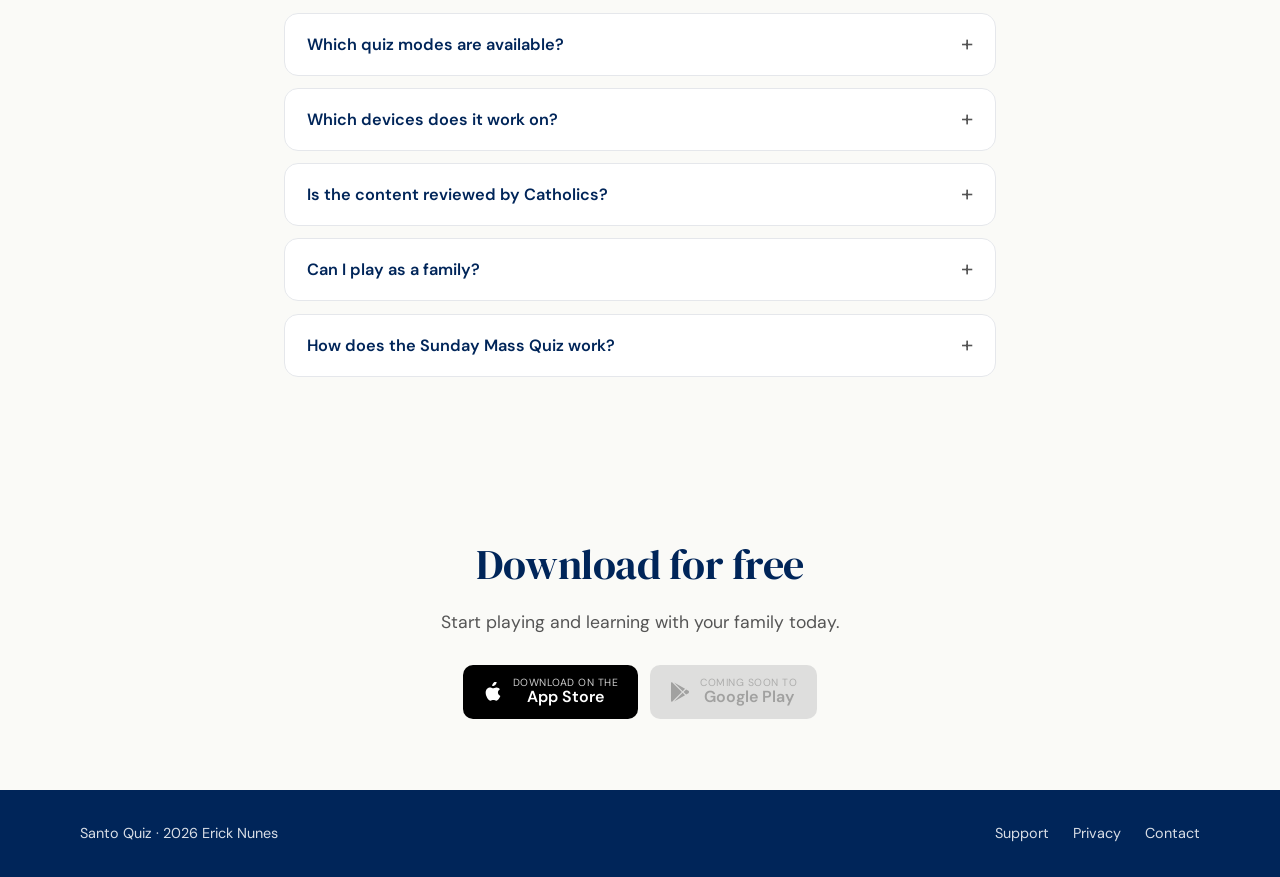
==== commit 31193131: "feat(landing): animações sutis (entrada do hero, float do phone, reveal on scroll) - Hero entra em s" ====
--- a/en/index.html
+++ b/en/index.html
@@ -40,7 +40,7 @@
     <!-- Ícones -->
     <link rel="icon" href="/img/icon.png" sizes="any" />
     <link rel="apple-touch-icon" href="/img/icon.png" />
-    <link rel="stylesheet" href="/style.css?v=3" />
+    <link rel="stylesheet" href="/style.css?v=4" />
 
     <!-- Structured data: WebSite -->
     <script type="application/ld+json">
@@ -288,6 +288,7 @@
       </div>
     </footer>
 
+    <script src="/animate.js?v=4" defer></script>
     <script src="/bmc.js?v=2" defer></script>
   </body>
 </html>
--- a/style.css
+++ b/style.css
@@ -409,6 +409,61 @@
     padding: 72px 20px 88px;
   }
   .features, .showcase, .cta-final { padding: 48px 20px; }
+}
+
+/* ============================================================
+   Animações
+   ============================================================ */
+
+@keyframes fade-up {
+  from { opacity: 0; transform: translateY(16px); }
+  to   { opacity: 1; transform: translateY(0); }
+}
+
+@keyframes float-phone {
+  0%, 100% { transform: translateY(0); }
+  50%      { transform: translateY(-8px); }
+}
+
+/* Entrada do hero (no load) */
+.hero-content .eyebrow { animation: fade-up 0.55s 0.00s ease-out both; }
+.hero-content h1       { animation: fade-up 0.65s 0.10s ease-out both; }
+.hero-content .lead    { animation: fade-up 0.65s 0.20s ease-out both; }
+.hero-content .cta-row { animation: fade-up 0.65s 0.30s ease-out both; }
+.hero-content .phone   {
+  animation:
+    fade-up 0.8s 0.45s ease-out both,
+    float-phone 6s 1.5s ease-in-out infinite;
+}
+
+/* Reveal on scroll (classe .reveal adicionada por JS) */
+.reveal {
+  opacity: 0;
+  transform: translateY(20px);
+  transition: opacity 0.6s cubic-bezier(.2,.6,.3,1), transform 0.6s cubic-bezier(.2,.6,.3,1);
+  will-change: opacity, transform;
+}
+.reveal.visible {
+  opacity: 1;
+  transform: translateY(0);
+}
+
+/* Respeita quem desligou animações */
+@media (prefers-reduced-motion: reduce) {
+  .hero-content .eyebrow,
+  .hero-content h1,
+  .hero-content .lead,
+  .hero-content .cta-row,
+  .hero-content .phone {
+    animation: none !important;
+    opacity: 1 !important;
+    transform: none !important;
+  }
+  .reveal, .reveal.visible {
+    opacity: 1 !important;
+    transform: none !important;
+    transition: none !important;
+  }
 }
 
 /* ============================================================
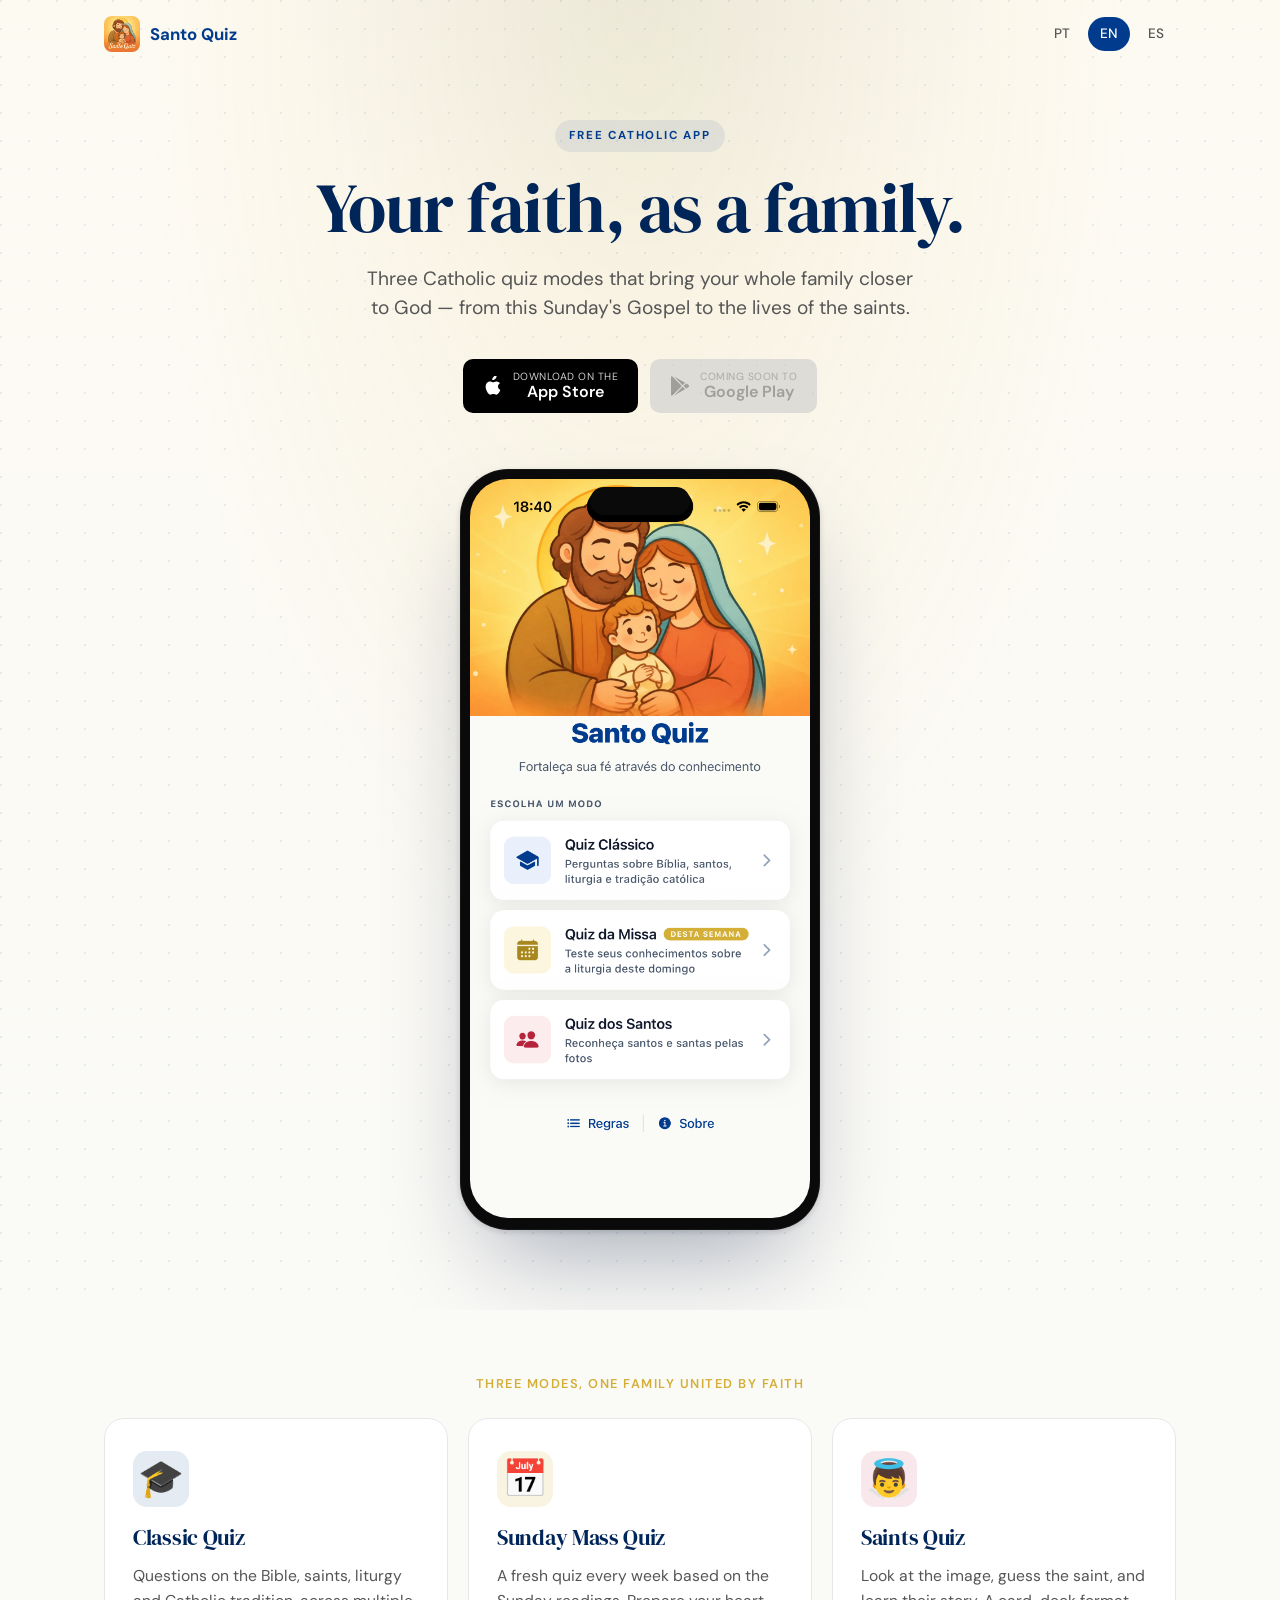
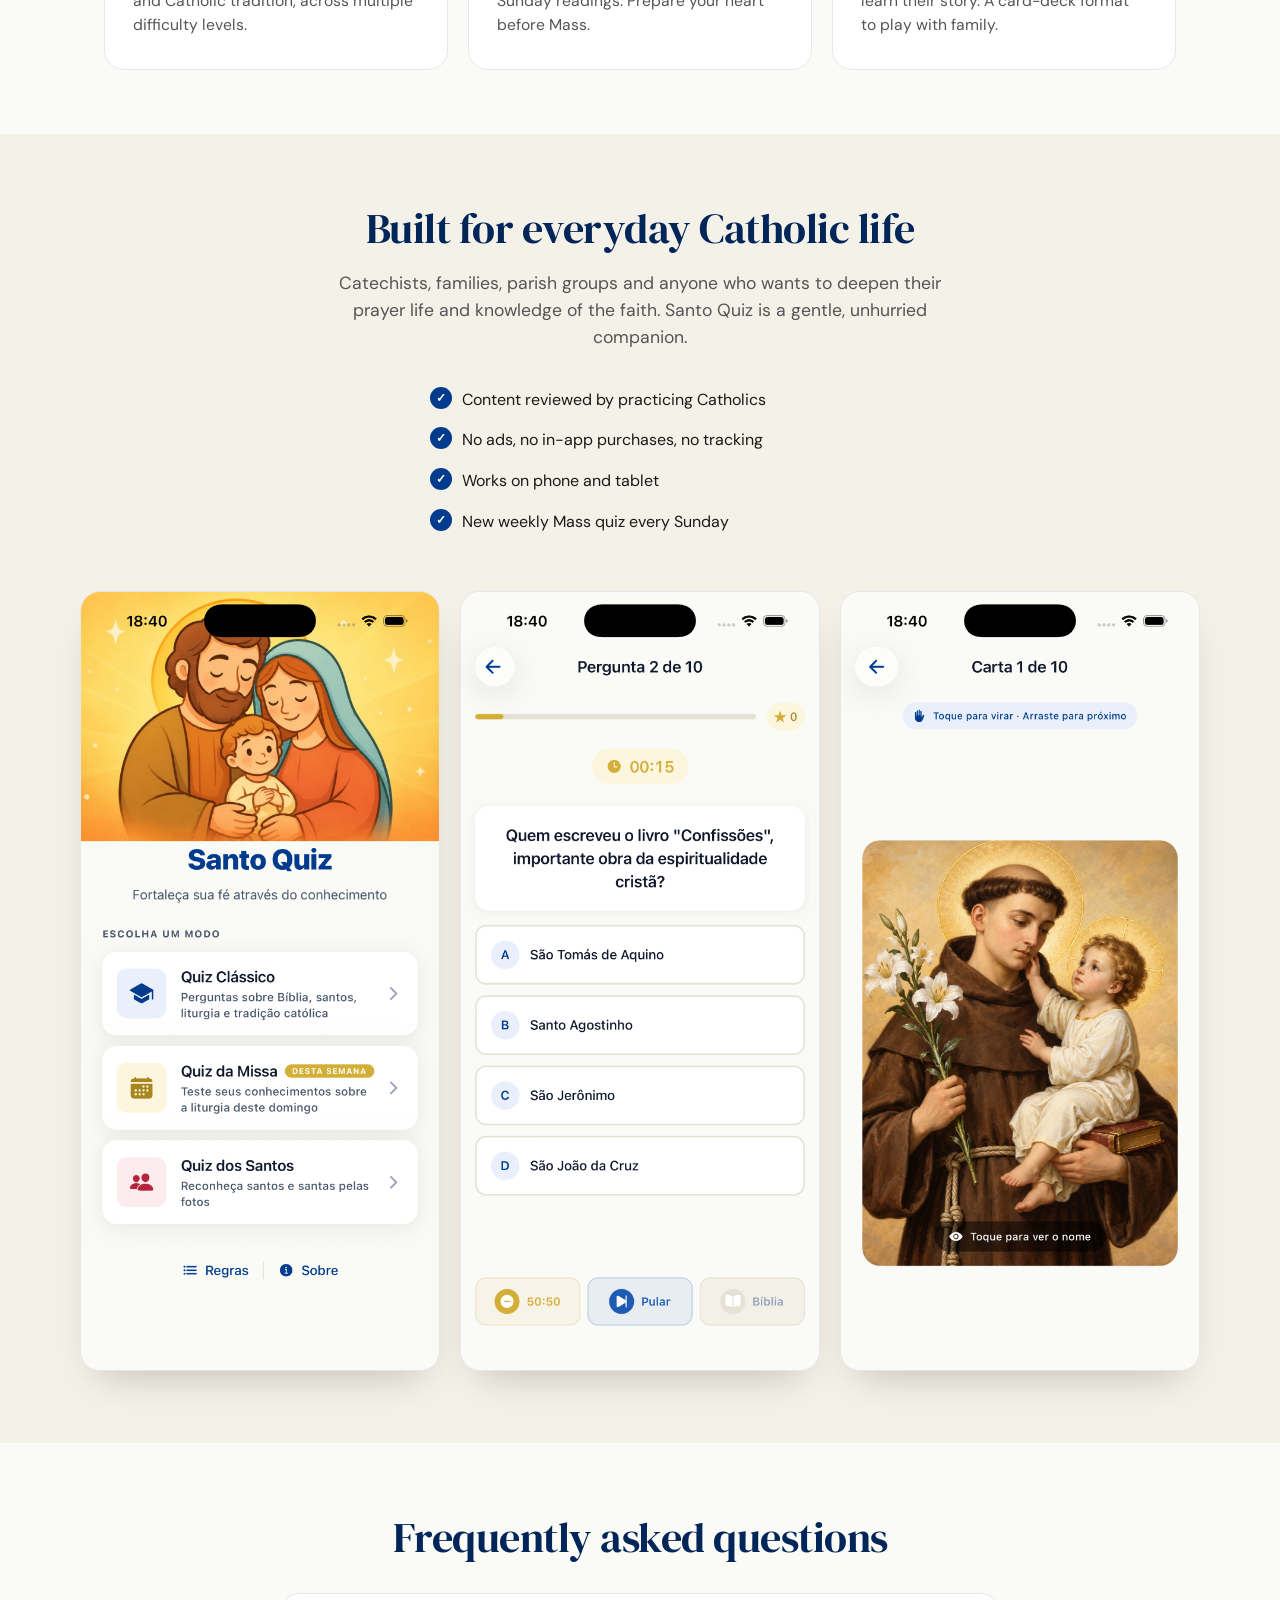
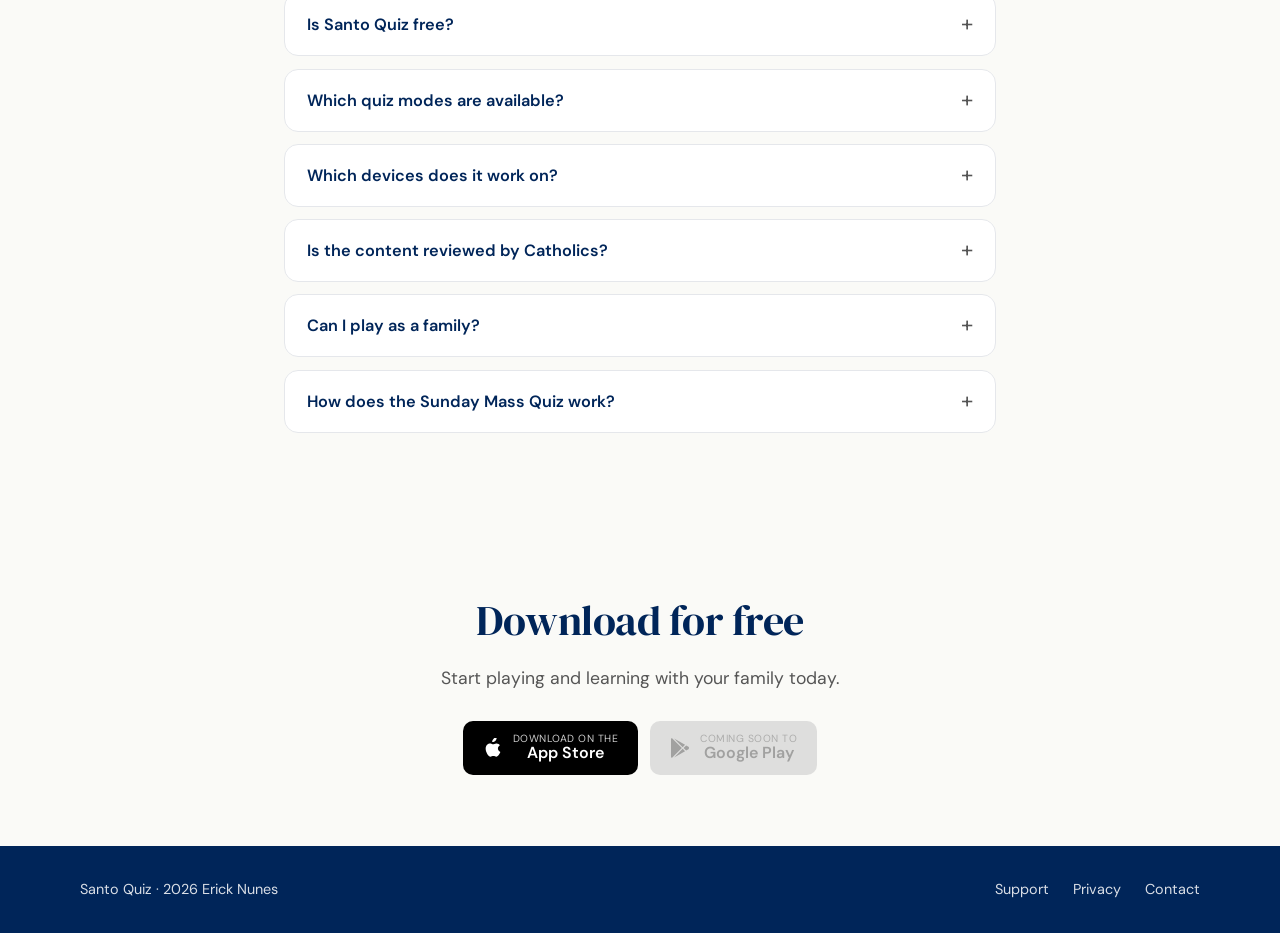
==== commit 370d9cfb: "style(landing): sombra do phone + padrão de pontos sutil no hero - Aumenta padding-bottom do hero (2" ====
--- a/en/index.html
+++ b/en/index.html
@@ -40,7 +40,7 @@
     <!-- Ícones -->
     <link rel="icon" href="/img/icon.png" sizes="any" />
     <link rel="apple-touch-icon" href="/img/icon.png" />
-    <link rel="stylesheet" href="/style.css?v=4" />
+    <link rel="stylesheet" href="/style.css?v=5" />
 
     <!-- Structured data: WebSite -->
     <script type="application/ld+json">
--- a/style.css
+++ b/style.css
@@ -66,12 +66,16 @@
 .hero {
   position: relative;
   text-align: center;
-  padding: 120px 24px 24px;
+  padding: 120px 24px 80px;
   margin-top: -68px;
   overflow: hidden;
   isolation: isolate;
   background:
+    /* Pattern de pontos azul-primary ultra-sutis */
+    radial-gradient(circle at 1px 1px, rgba(0, 59, 142, 0.08) 1px, transparent 0) 0 0 / 28px 28px,
+    /* Halo dourado radial no topo */
     radial-gradient(ellipse at top, rgba(212, 175, 55, 0.12) 0%, transparent 55%),
+    /* Gradient base */
     linear-gradient(180deg, #fdfaf2 0%, var(--bg) 100%);
 }
 .hero::before {
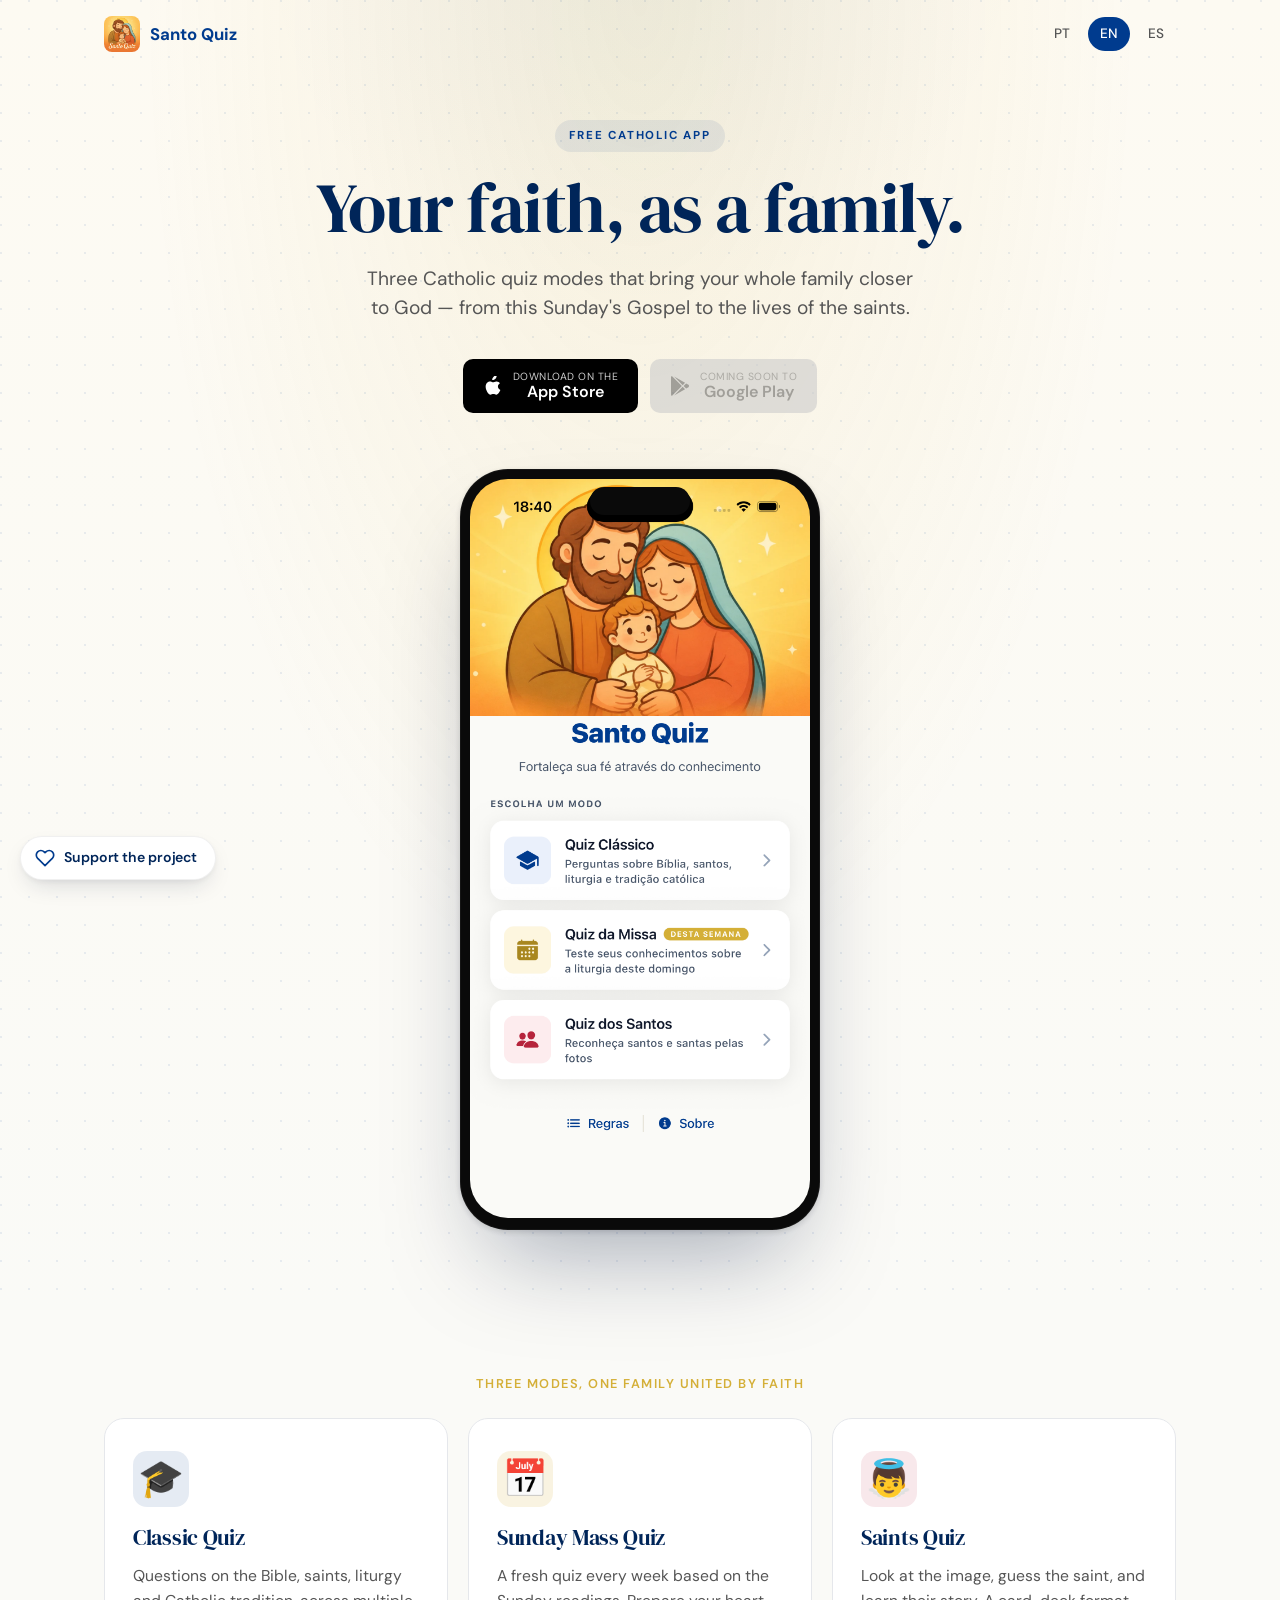
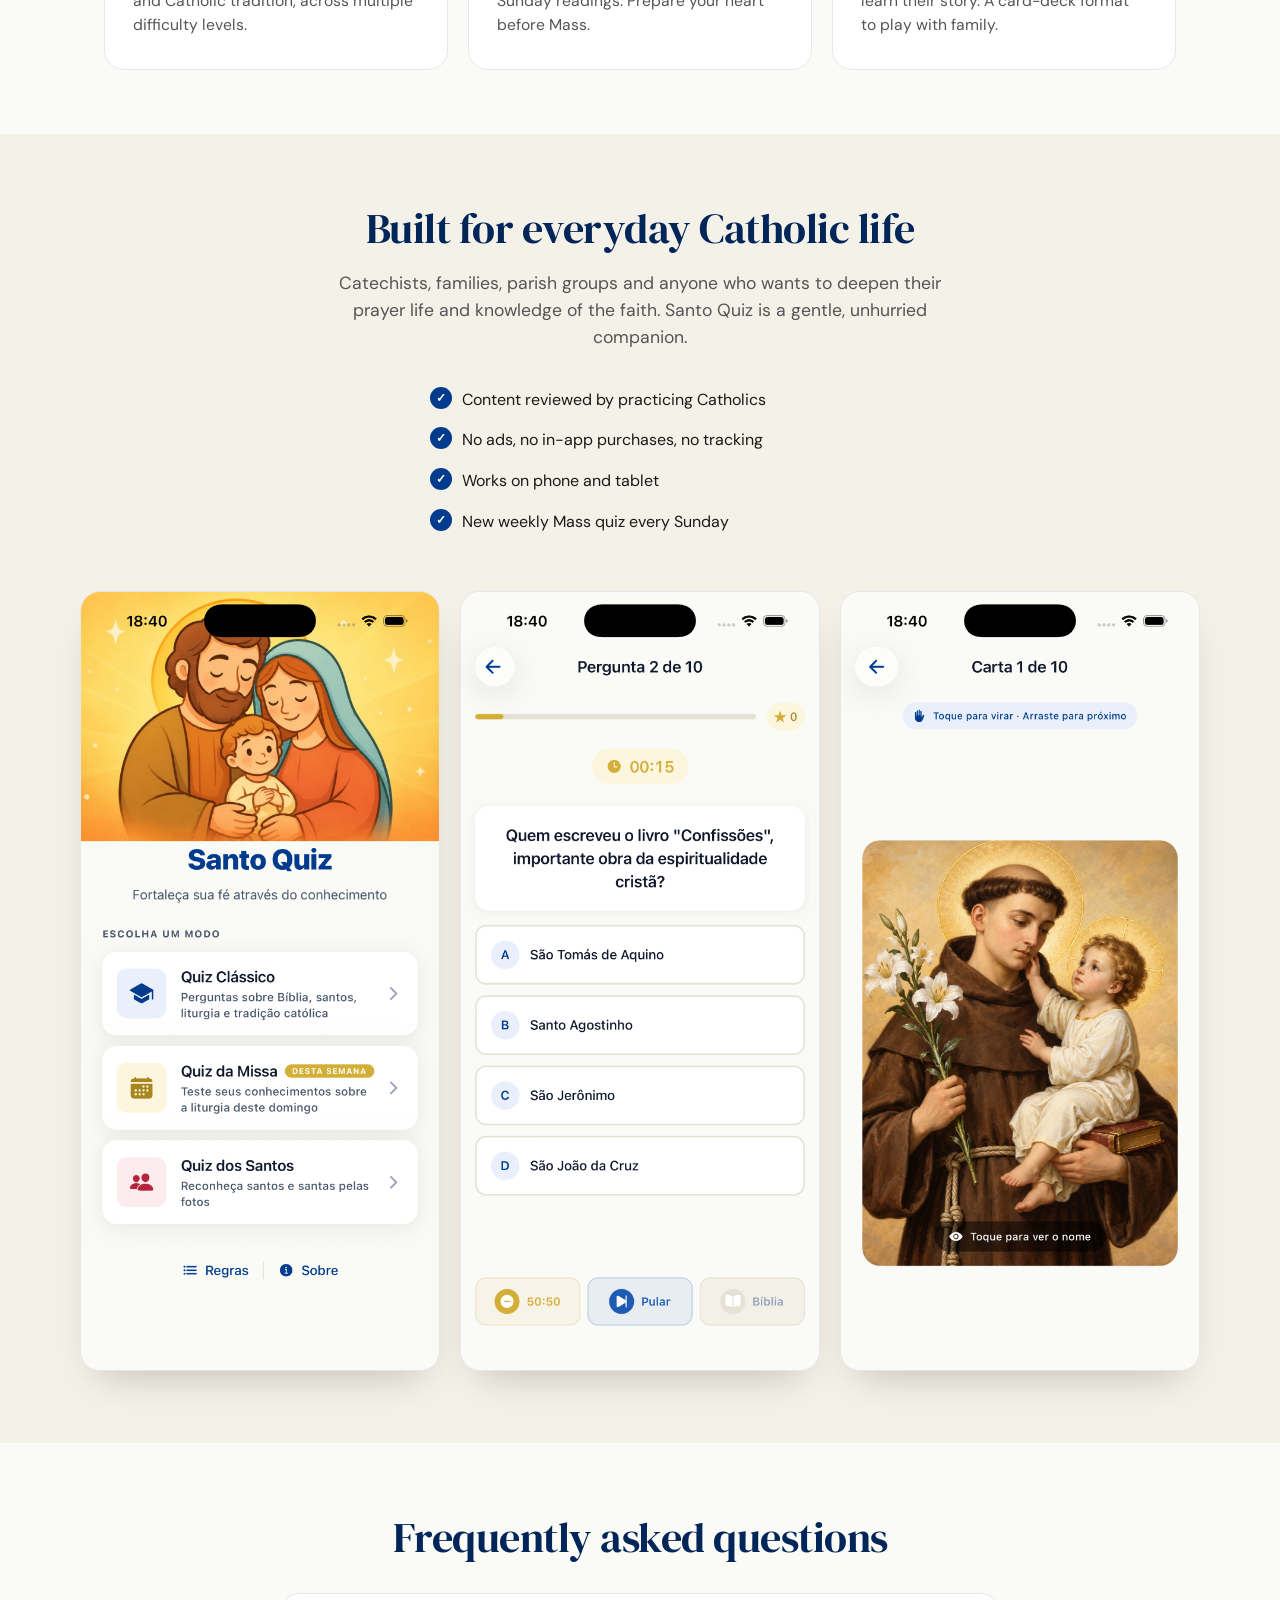
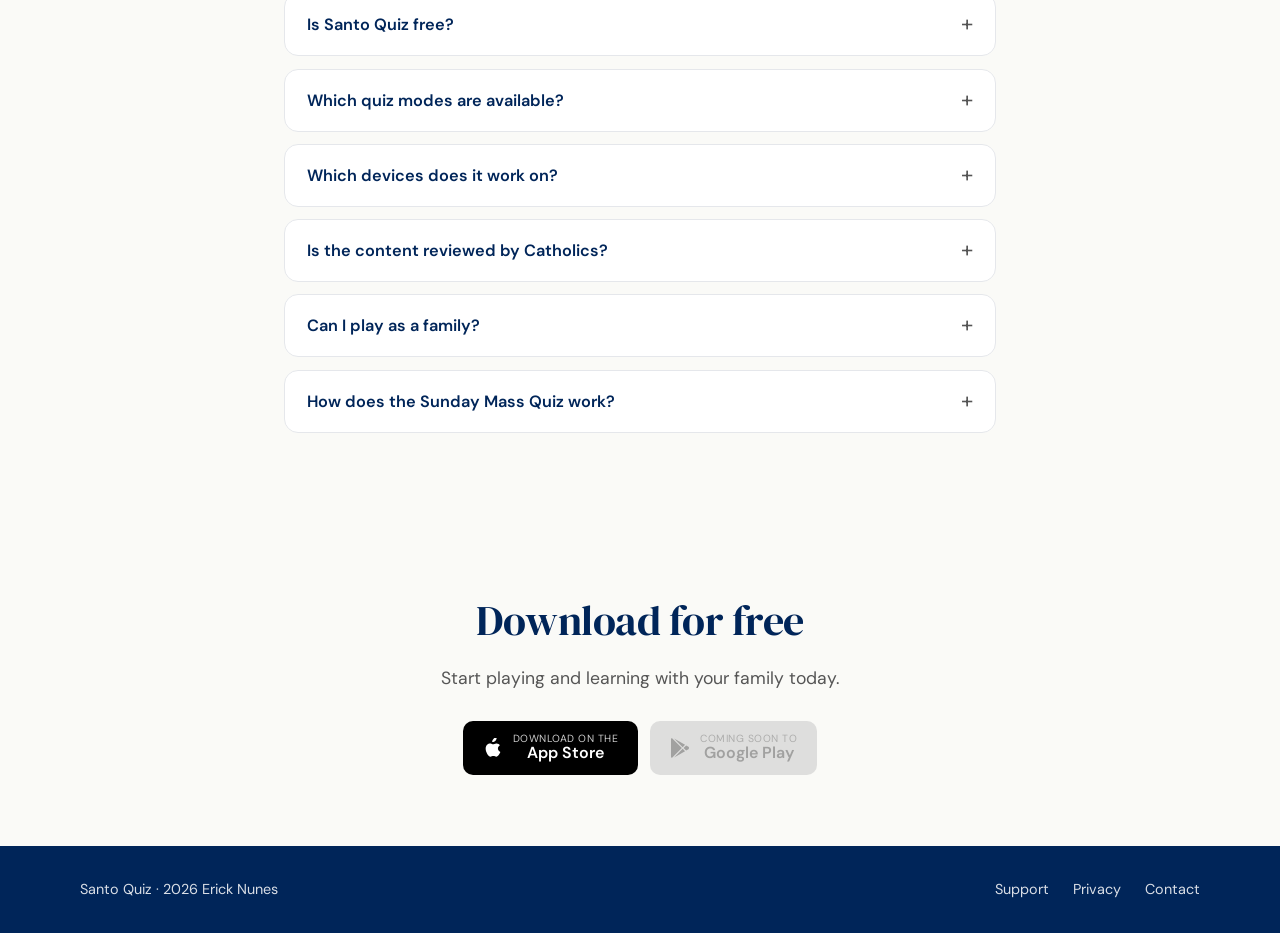
==== commit d1076d8f: "fix(landing): sombra do phone não corta + botão de doação sempre visível - Hero usa overflow: clip +" ====
--- a/en/index.html
+++ b/en/index.html
@@ -40,7 +40,7 @@
     <!-- Ícones -->
     <link rel="icon" href="/img/icon.png" sizes="any" />
     <link rel="apple-touch-icon" href="/img/icon.png" />
-    <link rel="stylesheet" href="/style.css?v=5" />
+    <link rel="stylesheet" href="/style.css?v=6" />
 
     <!-- Structured data: WebSite -->
     <script type="application/ld+json">
@@ -289,6 +289,6 @@
     </footer>
 
     <script src="/animate.js?v=4" defer></script>
-    <script src="/bmc.js?v=2" defer></script>
+    <script src="/bmc.js?v=6" defer></script>
   </body>
 </html>
--- a/style.css
+++ b/style.css
@@ -68,7 +68,8 @@
   text-align: center;
   padding: 120px 24px 80px;
   margin-top: -68px;
-  overflow: hidden;
+  overflow: clip;
+  overflow-clip-margin: 160px;
   isolation: isolate;
   background:
     /* Pattern de pontos azul-primary ultra-sutis */
@@ -495,19 +496,10 @@
   box-shadow:
     0 10px 24px -8px rgba(15, 25, 60, 0.18),
     0 2px 6px rgba(0, 0, 0, 0.05);
-  transform: translateY(16px);
-  opacity: 0;
-  pointer-events: none;
   transition:
-    transform 0.25s ease,
-    opacity 0.2s ease,
+    transform 0.2s ease,
     box-shadow 0.2s ease,
     border-color 0.2s ease;
-}
-.coffee-fab.visible {
-  transform: translateY(0);
-  opacity: 1;
-  pointer-events: auto;
 }
 .coffee-fab:hover {
   transform: translateY(-1px);
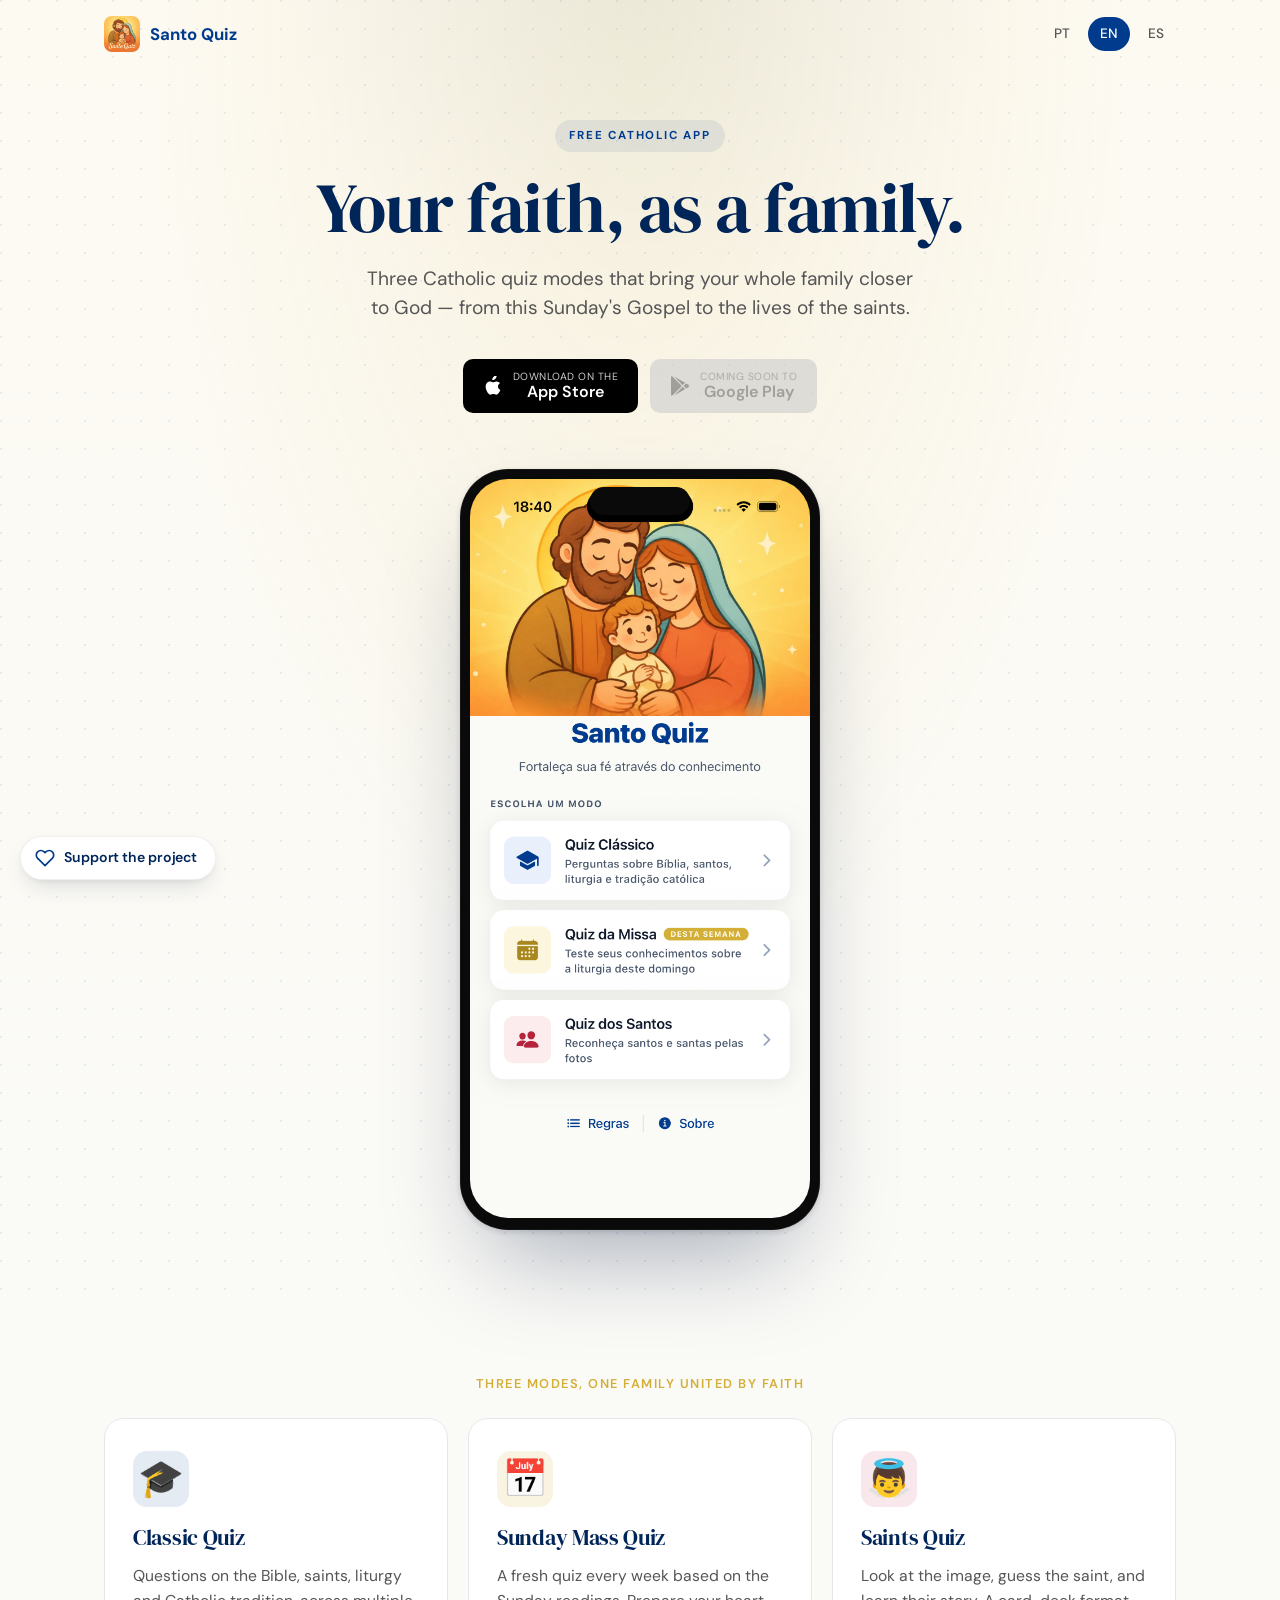
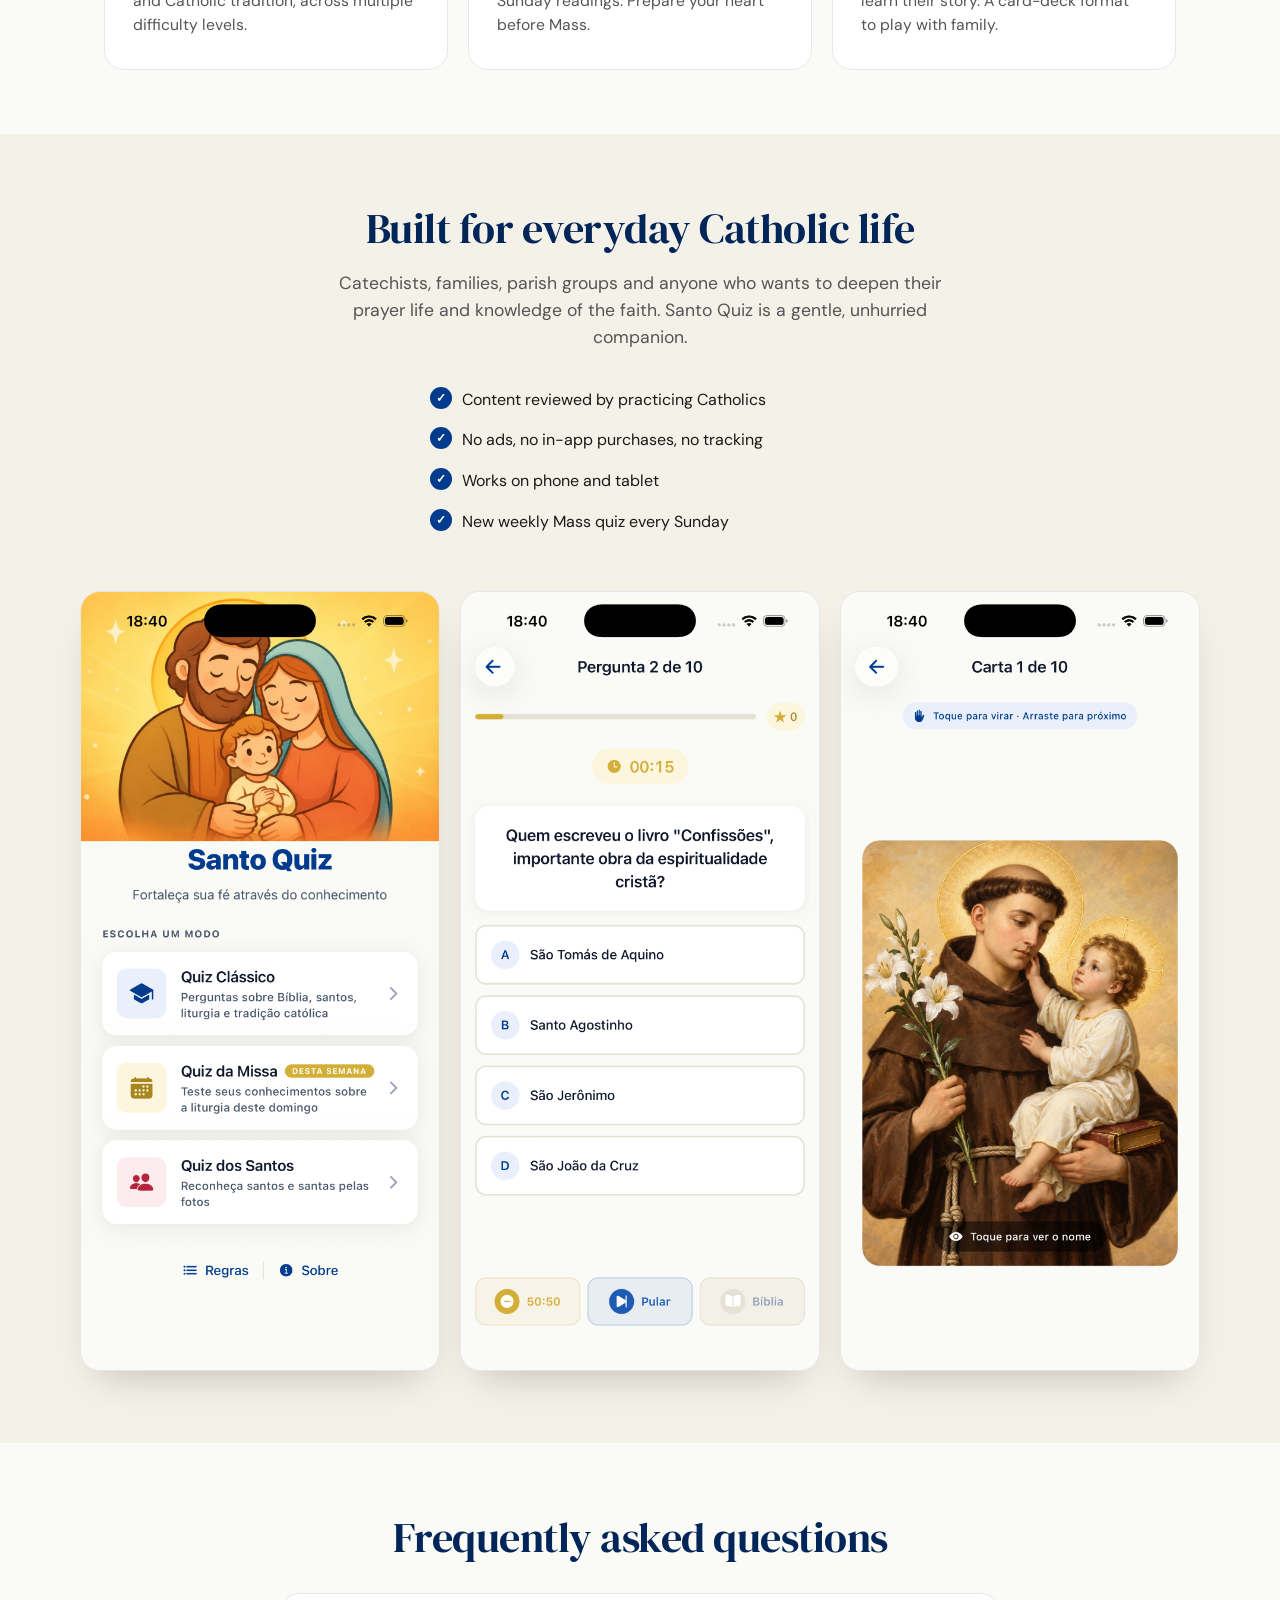
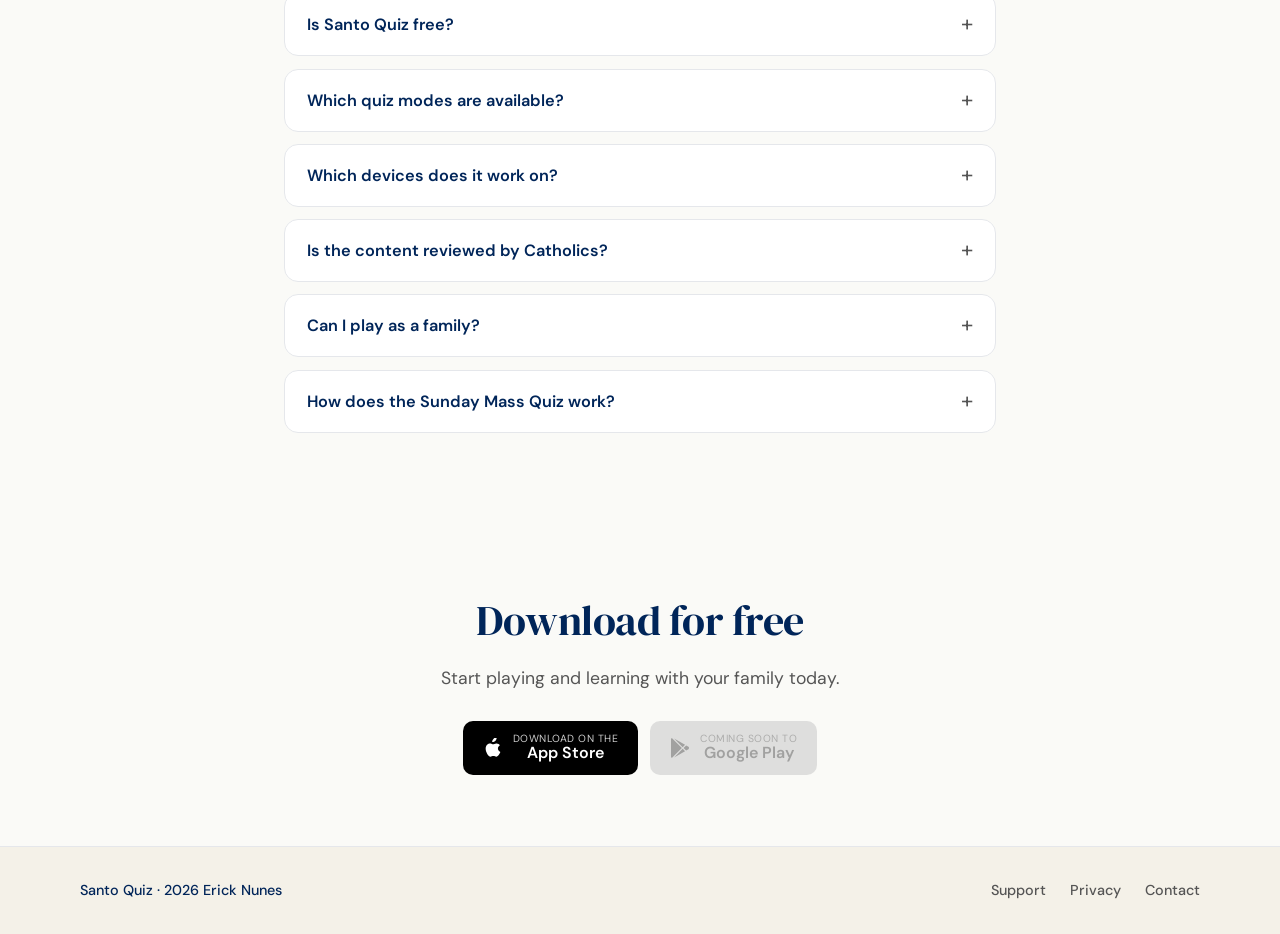
==== commit 1310b116: "feat(landing): footer clean + modal de contato trilingue - Footer antes era azul-escuro sólido; agor" ====
--- a/en/index.html
+++ b/en/index.html
@@ -40,7 +40,7 @@
     <!-- Ícones -->
     <link rel="icon" href="/img/icon.png" sizes="any" />
     <link rel="apple-touch-icon" href="/img/icon.png" />
-    <link rel="stylesheet" href="/style.css?v=6" />
+    <link rel="stylesheet" href="/style.css?v=8" />
 
     <!-- Structured data: WebSite -->
     <script type="application/ld+json">
@@ -289,6 +289,7 @@
     </footer>
 
     <script src="/animate.js?v=4" defer></script>
+    <script src="/contact.js?v=9" defer></script>
     <script src="/bmc.js?v=6" defer></script>
   </body>
 </html>
--- a/style.css
+++ b/style.css
@@ -137,6 +137,15 @@
     0 50px 100px -30px rgba(0, 20, 60, 0.35),
     0 0 0 1px rgba(255, 255, 255, 0.05) inset,
     0 2px 6px rgba(0, 0, 0, 0.15);
+  transition: transform 0.45s cubic-bezier(.2,.7,.3,1), box-shadow 0.45s ease;
+  transform-origin: center 55%;
+}
+.phone:hover {
+  transform: scale(1.025) rotate(-1deg);
+  box-shadow:
+    0 70px 130px -28px rgba(0, 20, 60, 0.42),
+    0 0 0 1px rgba(255, 255, 255, 0.05) inset,
+    0 4px 10px rgba(0, 0, 0, 0.18);
 }
 .phone::before {
   content: "";
@@ -386,9 +395,10 @@
 .cta-final .cta-row { justify-content: center; }
 
 .footer {
-  background: var(--primary-dark);
-  color: #fff;
+  background: var(--bg-soft);
+  color: var(--muted);
   padding: 32px 24px;
+  border-top: 1px solid var(--border);
 }
 .footer-inner {
   max-width: 1120px;
@@ -399,14 +409,23 @@
   flex-wrap: wrap;
   gap: 16px;
 }
-.footer .brand { margin: 0; opacity: 0.85; font-size: 0.9rem; }
+.footer .brand {
+  margin: 0;
+  font-size: 0.9rem;
+  color: var(--primary-dark);
+  font-weight: 500;
+}
 .footer nav { display: flex; gap: 24px; }
 .footer nav a {
-  color: #fff;
-  opacity: 0.85;
+  color: var(--muted);
   font-size: 0.9rem;
-}
-.footer nav a:hover { opacity: 1; }
+  font-weight: 500;
+  transition: color 0.15s ease;
+}
+.footer nav a:hover {
+  color: var(--primary);
+  text-decoration: none;
+}
 
 @media (max-width: 760px) {
   .hero {
@@ -421,13 +440,13 @@
    ============================================================ */
 
 @keyframes fade-up {
-  from { opacity: 0; transform: translateY(16px); }
-  to   { opacity: 1; transform: translateY(0); }
+  from { opacity: 0; translate: 0 16px; }
+  to   { opacity: 1; translate: 0 0; }
 }
 
 @keyframes float-phone {
-  0%, 100% { transform: translateY(0); }
-  50%      { transform: translateY(-8px); }
+  0%, 100% { translate: 0 0; }
+  50%      { translate: 0 -8px; }
 }
 
 /* Entrada do hero (no load) */
@@ -462,6 +481,10 @@
   .hero-content .phone {
     animation: none !important;
     opacity: 1 !important;
+    transform: none !important;
+    translate: none !important;
+  }
+  .phone:hover {
     transform: none !important;
   }
   .reveal, .reveal.visible {
@@ -720,3 +743,148 @@
   margin: 10px 0 0;
 }
 
+/* ============================================================
+   Modal de Contato
+   ============================================================ */
+.contact-backdrop {
+  position: fixed;
+  inset: 0;
+  background: rgba(0, 20, 60, 0.55);
+  backdrop-filter: blur(4px);
+  z-index: 70;
+  opacity: 0;
+  pointer-events: none;
+  transition: opacity 0.2s ease;
+}
+.contact-backdrop.open {
+  opacity: 1;
+  pointer-events: auto;
+}
+
+.contact-modal {
+  position: fixed;
+  z-index: 80;
+  top: 50%;
+  left: 50%;
+  width: min(380px, calc(100vw - 32px));
+  max-height: calc(100vh - 32px);
+  overflow-y: auto;
+  background: #fff;
+  border-radius: 22px;
+  box-shadow: 0 30px 80px -20px rgba(0, 20, 60, 0.4);
+  padding: 32px 24px 24px;
+  text-align: center;
+  translate: -50% -50%;
+  opacity: 0;
+  scale: 0.96;
+  pointer-events: none;
+  transition: opacity 0.22s ease, scale 0.22s ease;
+}
+.contact-modal.open {
+  opacity: 1;
+  scale: 1;
+  pointer-events: auto;
+}
+.contact-close {
+  position: absolute;
+  top: 12px;
+  right: 12px;
+  width: 32px;
+  height: 32px;
+  border: none;
+  background: transparent;
+  color: var(--muted);
+  font-size: 1.3rem;
+  line-height: 1;
+  cursor: pointer;
+  border-radius: 8px;
+}
+.contact-close:hover { background: var(--bg-soft); color: var(--fg); }
+
+.contact-avatar {
+  width: 84px;
+  height: 84px;
+  border-radius: 50%;
+  margin: 4px auto 16px;
+  background: linear-gradient(135deg, var(--primary) 0%, var(--primary-dark) 100%);
+  color: #fff;
+  font-family: var(--font-serif);
+  font-size: 2.1rem;
+  display: flex;
+  align-items: center;
+  justify-content: center;
+  letter-spacing: 1.5px;
+  box-shadow: 0 8px 20px -6px rgba(0, 59, 142, 0.35);
+  overflow: hidden;
+}
+.contact-avatar img {
+  width: 100%;
+  height: 100%;
+  object-fit: cover;
+  display: block;
+}
+
+.contact-name {
+  font-family: var(--font-serif);
+  color: var(--primary-dark);
+  font-size: 1.35rem;
+  font-weight: 400;
+  margin: 0 0 4px;
+  letter-spacing: -0.2px;
+}
+.contact-role {
+  color: var(--muted);
+  font-size: 0.9rem;
+  margin: 0 0 22px;
+}
+
+.contact-actions {
+  display: flex;
+  flex-direction: column;
+  gap: 10px;
+}
+.contact-action {
+  display: flex;
+  align-items: center;
+  gap: 14px;
+  padding: 12px 16px;
+  background: var(--bg-soft);
+  border: 1.5px solid transparent;
+  border-radius: 14px;
+  color: var(--primary-dark);
+  font-family: var(--font-sans);
+  text-decoration: none;
+  text-align: left;
+  transition: border-color 0.15s ease, background 0.15s ease;
+}
+.contact-action:hover {
+  border-color: var(--primary);
+  background: #fff;
+  text-decoration: none;
+}
+.contact-action svg {
+  width: 22px;
+  height: 22px;
+  flex-shrink: 0;
+  color: var(--primary);
+}
+.contact-action-text {
+  display: flex;
+  flex-direction: column;
+  min-width: 0;
+  flex: 1;
+}
+.contact-action-main {
+  font-weight: 600;
+  font-size: 0.95rem;
+  color: var(--primary-dark);
+  overflow: hidden;
+  text-overflow: ellipsis;
+  white-space: nowrap;
+}
+.contact-action-sub {
+  font-size: 0.78rem;
+  color: var(--muted);
+  font-weight: 500;
+}
+
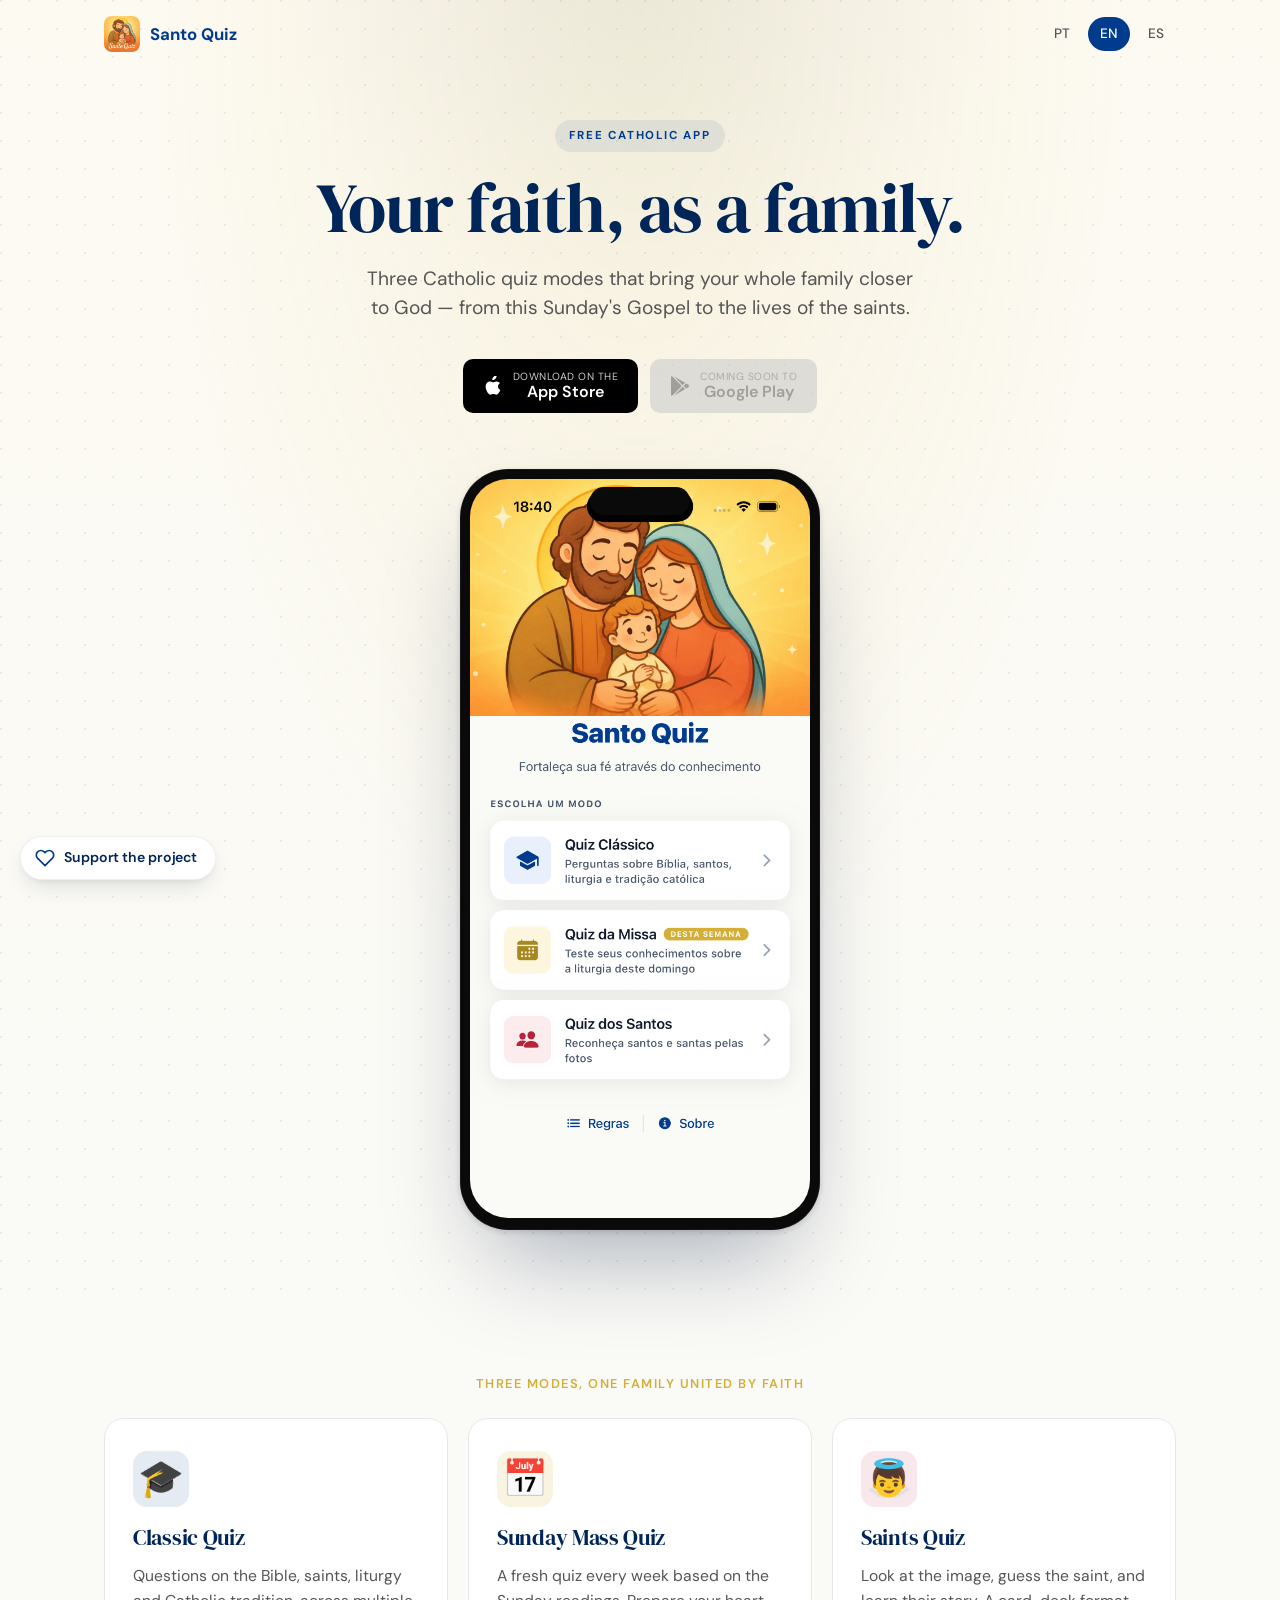
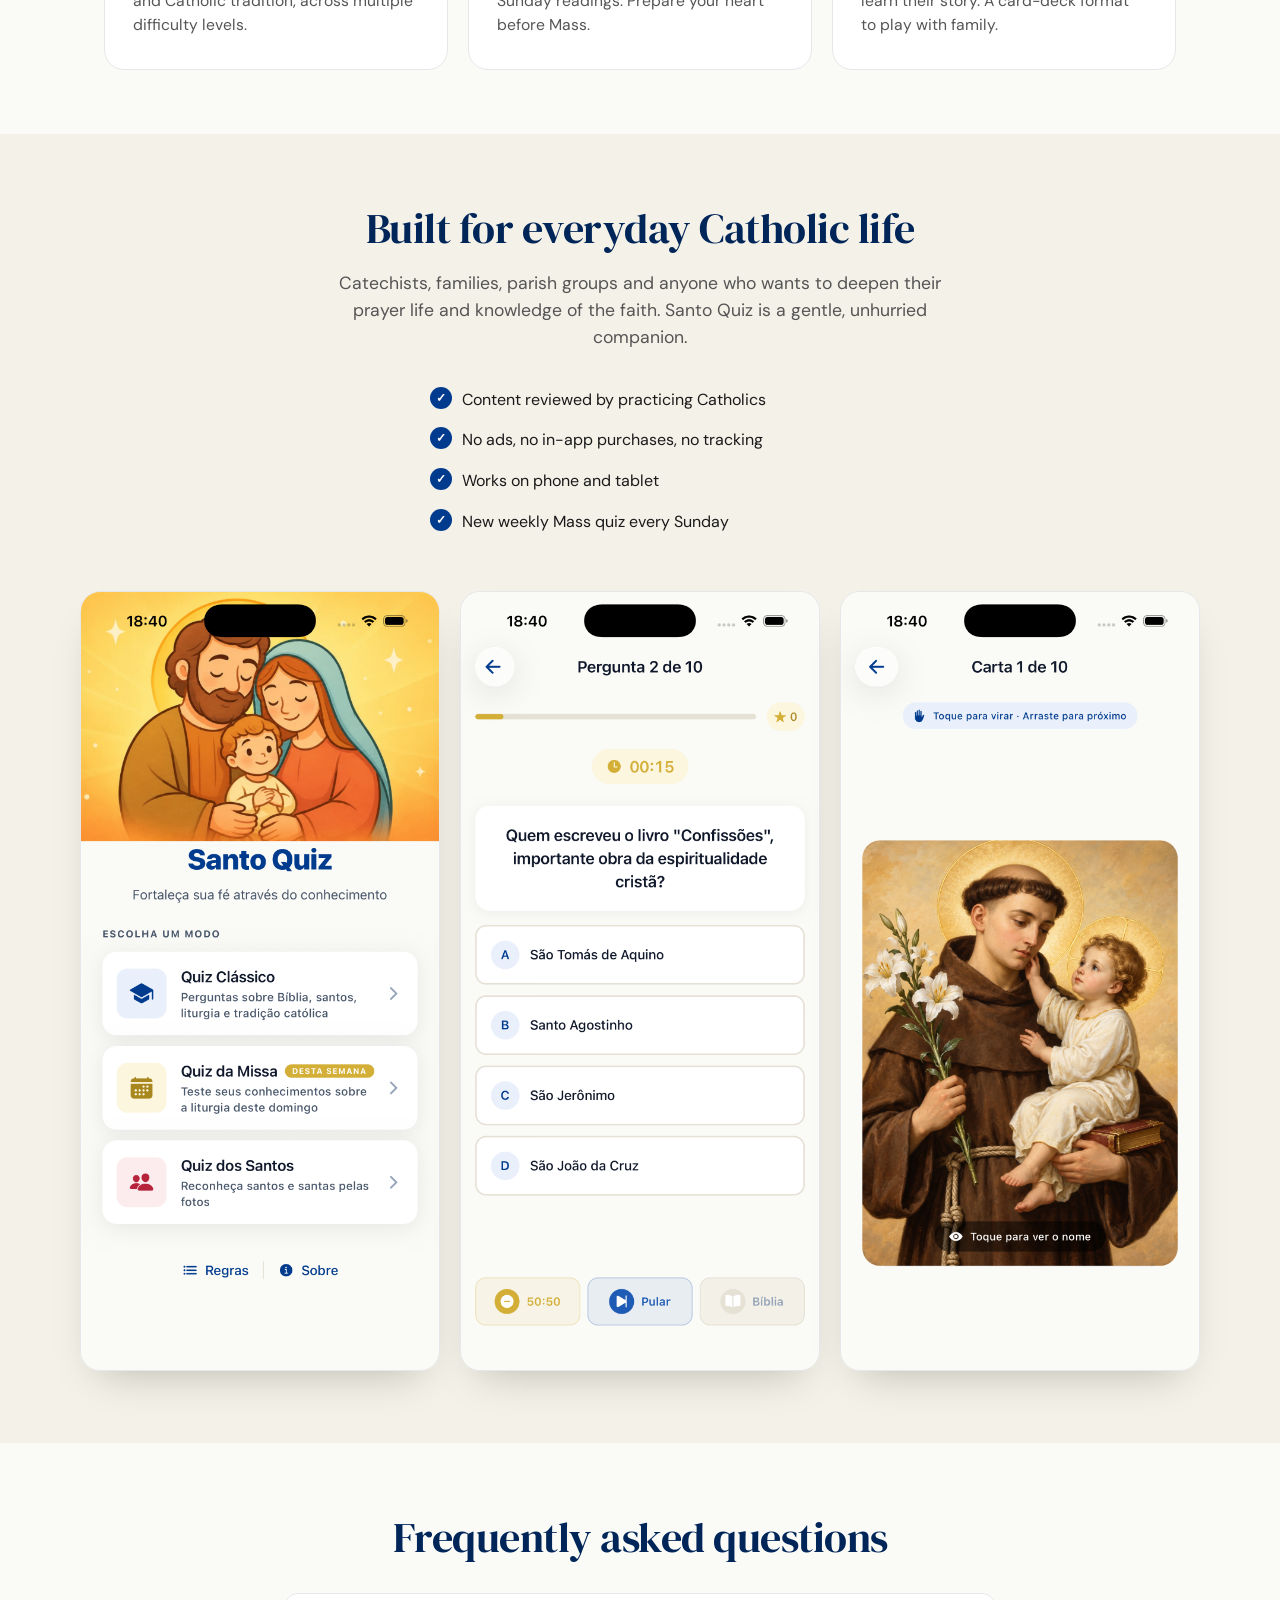
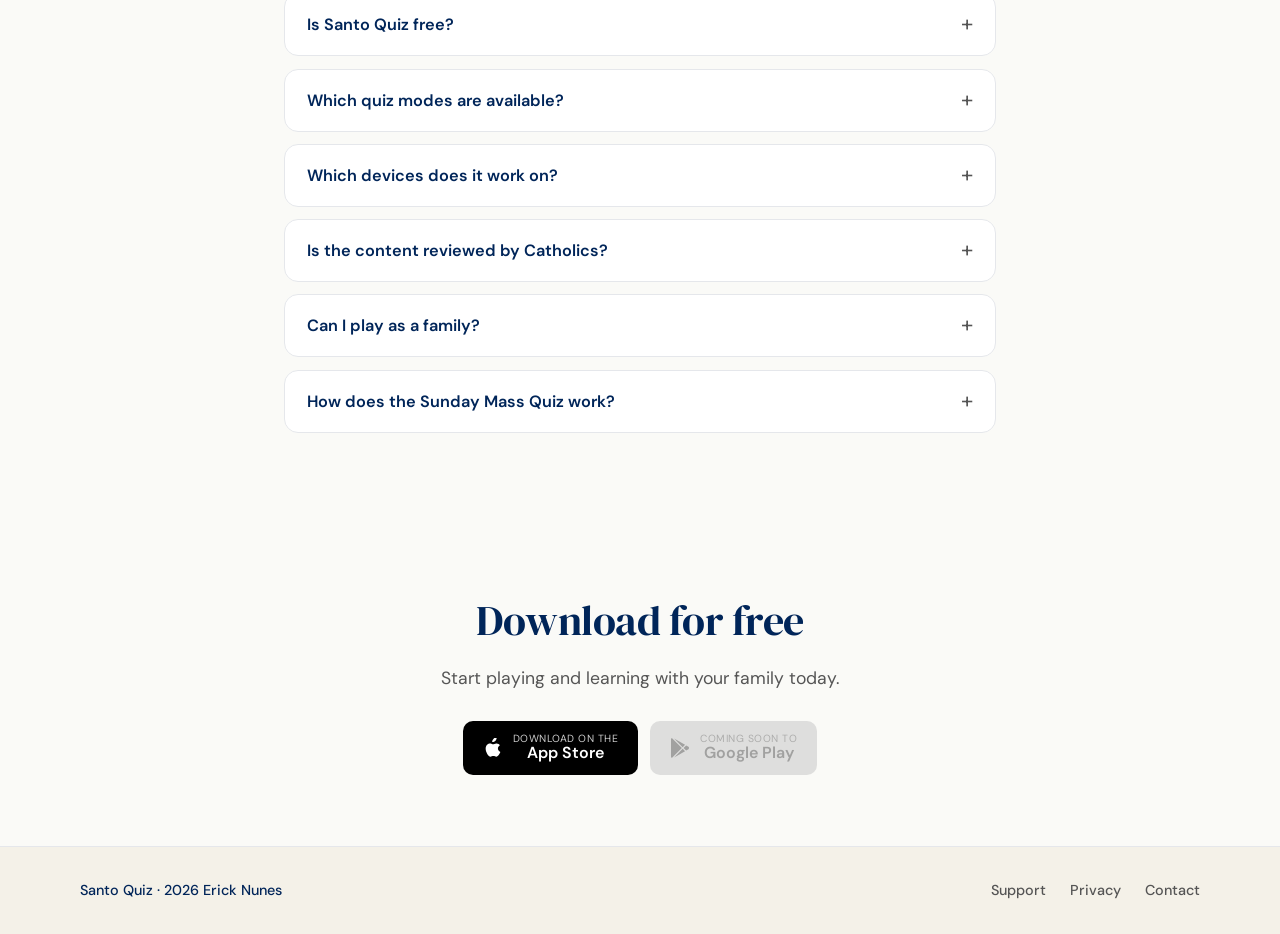
==== commit 3d27b2b4: "feat(privacy): página de privacidade e suporte no próprio domínio Cria políticas de privacidade e pá" ====
--- a/en/index.html
+++ b/en/index.html
@@ -281,15 +281,15 @@
       <div class="footer-inner">
         <p class="brand">Santo Quiz · 2026 Erick Nunes</p>
         <nav>
-          <a href="https://santoquiz.ericknunes.dev/support">Support</a>
-          <a href="https://santoquiz.ericknunes.dev/privacy">Privacy</a>
+          <a href="/en/support/">Support</a>
+          <a href="/en/privacy/">Privacy</a>
           <a href="mailto:eu@ericknunes.dev">Contact</a>
         </nav>
       </div>
     </footer>
 
     <script src="/animate.js?v=4" defer></script>
-    <script src="/contact.js?v=9" defer></script>
+    <script src="/contact.js?v=10" defer></script>
     <script src="/bmc.js?v=6" defer></script>
   </body>
 </html>
